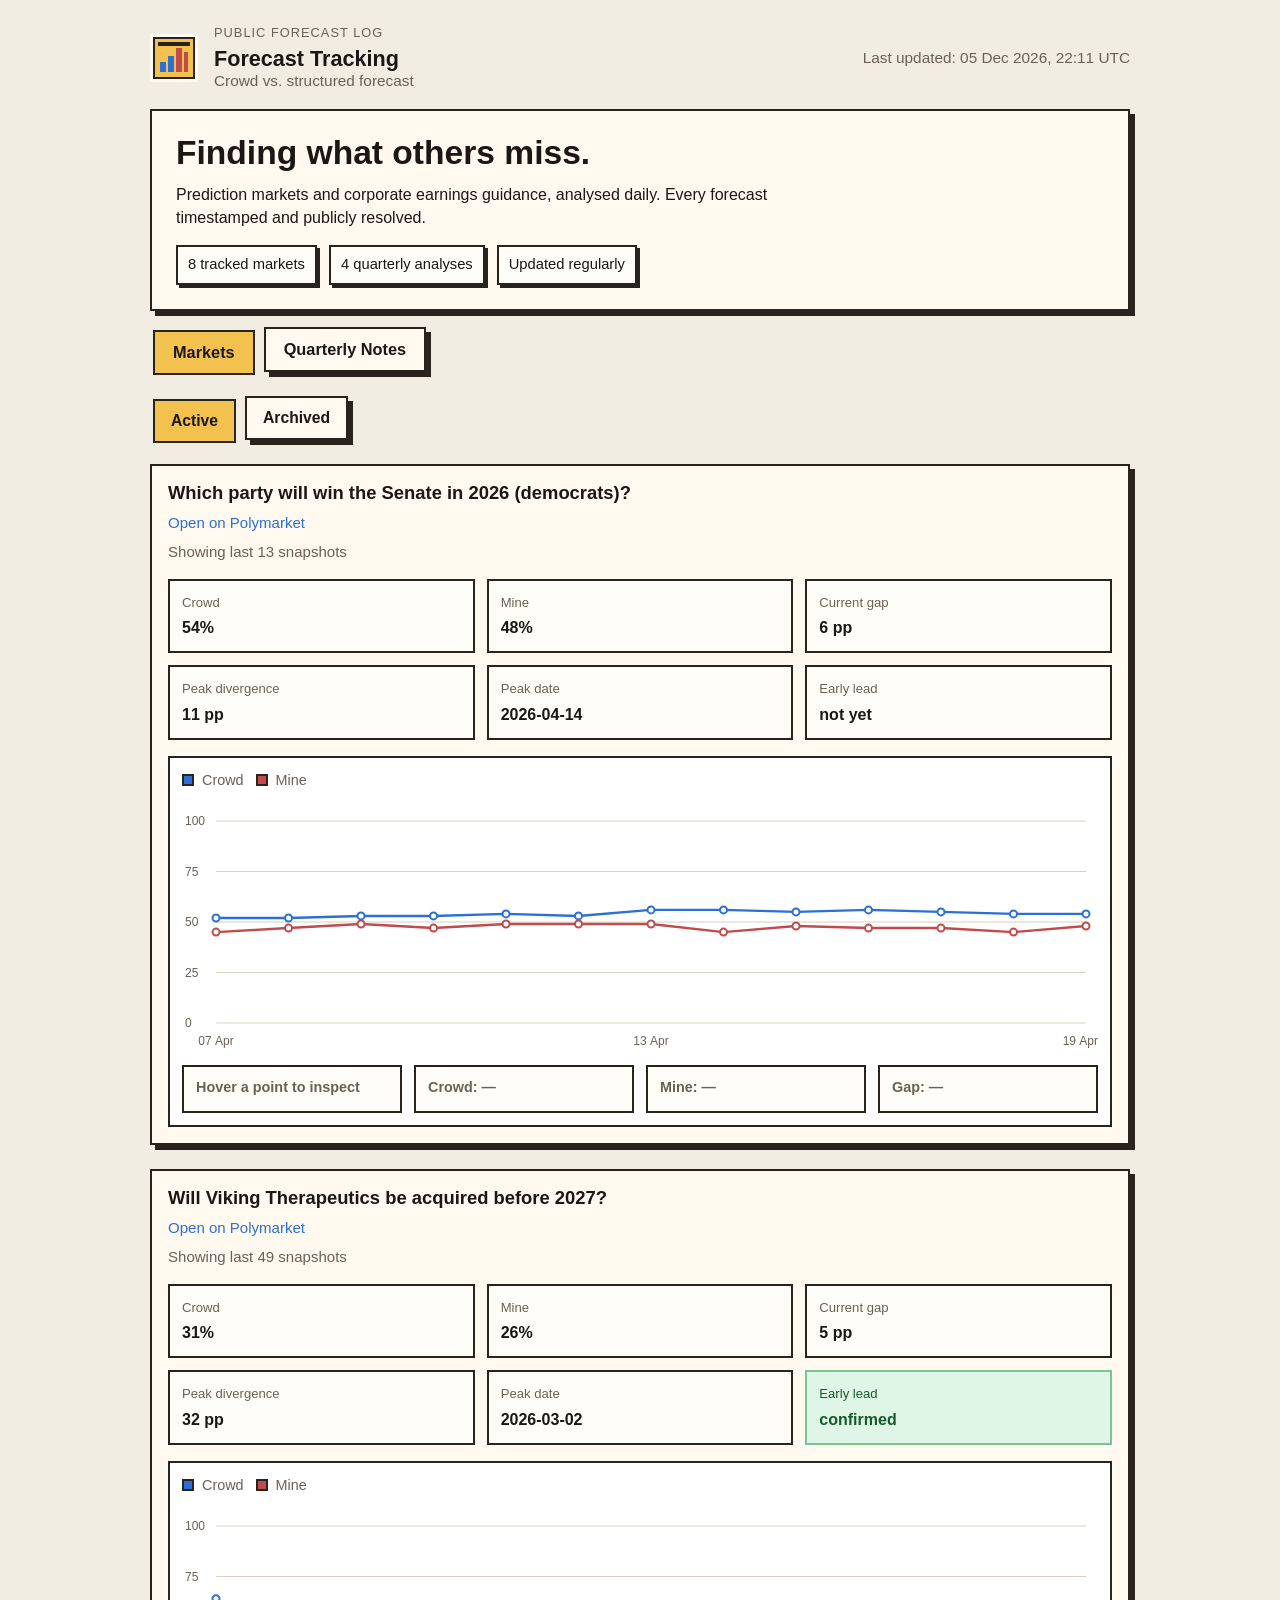
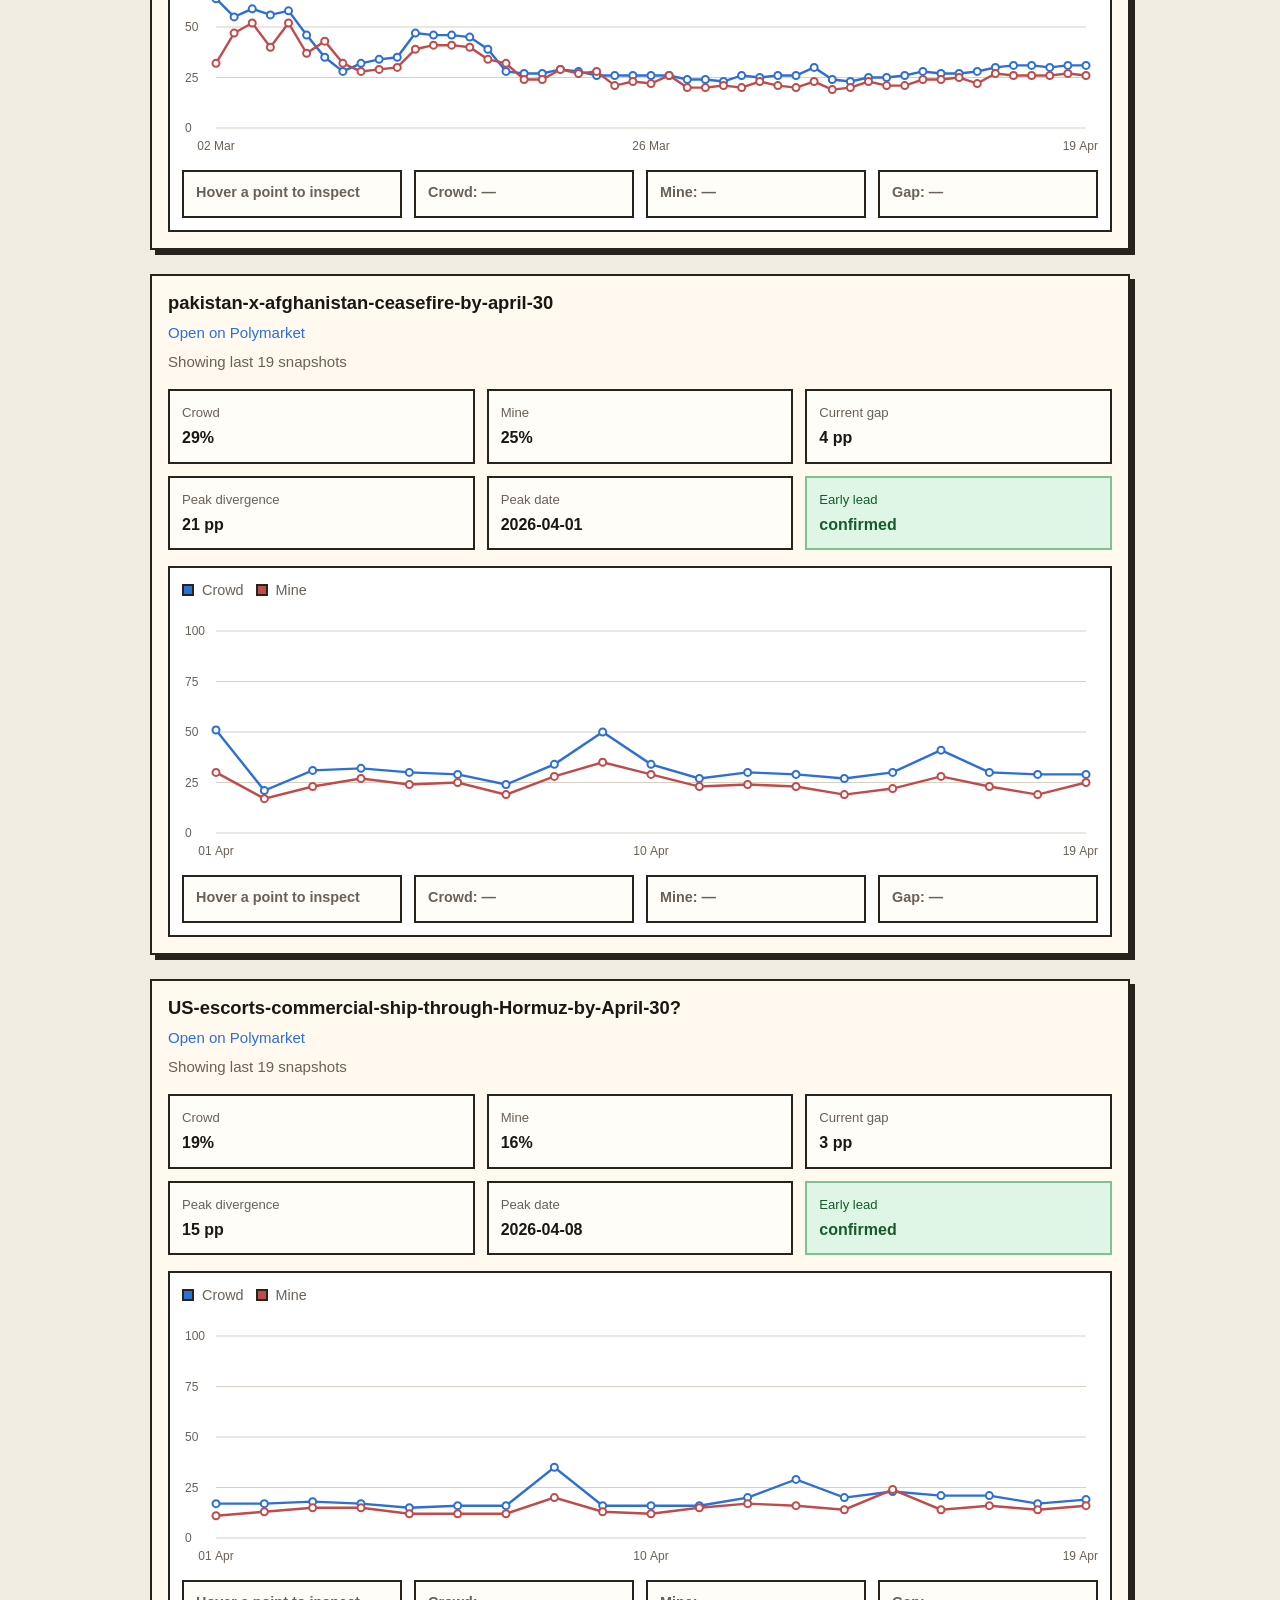
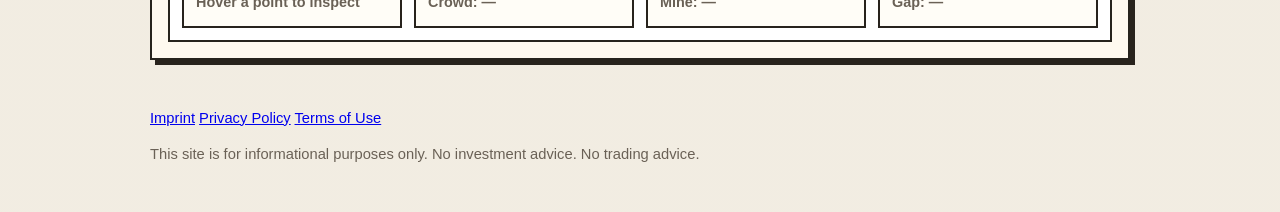
==== index.html @ c3f2ae9d "Add files via upload" ====
<!DOCTYPE html>
<html lang="en">
<head>
  <meta charset="UTF-8" />
  <meta name="viewport" content="width=device-width, initial-scale=1.0" />
  <meta name="description" content="Daily comparison of Polymarket crowd probabilities and structured forecast estimates." />
  <meta property="og:title" content="Predictomat – Forecast Tracking" />
  <meta property="og:description" content="Daily comparison of Polymarket crowd probabilities and structured forecast estimates." />
  <meta property="og:type" content="website" />
  <meta property="og:url" content="https://predictomat.com/" />
  <meta name="twitter:card" content="summary" />
  <meta name="twitter:title" content="Predictomat – Forecast Tracking" />
  <meta name="twitter:description" content="Daily comparison of Polymarket crowd probabilities and structured forecast estimates." />
  <link rel="icon" type="image/svg+xml" href="favicon.svg" />
  <title>Forecast Tracking</title>
  <link rel="stylesheet" href="styles.css" />
  <link rel="stylesheet" href="ir-check-styles.css" />
</head>
<body>
  <header class="site-header">
    <div class="brand">
      <img src="assets/logo-pixel.svg" alt="Forecast Tracking logo" class="logo" />
      <div>
        <p class="eyebrow">public forecast log</p>
        <h1 class="site-title">Forecast Tracking</h1>
        <p class="site-subtitle">Crowd vs. structured forecast</p>
      </div>
    </div>
    <div id="last-updated" class="last-updated">Last updated: —</div>
  </header>

  <main class="page">
    <section class="hero card">
      <h2>Finding what others miss.</h2>
      <p class="hero-copy">
        Prediction markets and corporate earnings guidance, analysed daily. Every forecast timestamped and publicly resolved.
      </p>
      <div class="hero-meta">
        <span id="market-count">— tracked markets</span>
        <span id="quarterly-count">— quarterly analyses</span>
        <span>Updated regularly</span>
      </div>
    </section>

    <nav class="section-nav" aria-label="Content sections">
      <button id="section-markets" class="section-nav-button is-active" type="button">Markets</button>
      <button id="section-quarterly" class="section-nav-button" type="button">Quarterly Notes</button>
    </nav>

    <div id="panel-markets">
      <section class="view-toggle" aria-label="Market status toggle">
        <button id="active-tab" class="toggle-button is-active" type="button">Active</button>
        <button id="archived-tab" class="toggle-button" type="button">Archived</button>
      </section>

      <section id="market-list" class="market-list" aria-live="polite"></section>
    </div>

    <div id="panel-quarterly" class="panel-hidden">
      <section class="view-toggle" aria-label="Quarterly status toggle">
        <button id="quarterly-pending-tab" class="toggle-button is-active" type="button">Pending</button>
        <button id="quarterly-resolved-tab" class="toggle-button" type="button">Resolved</button>
      </section>
      <section id="quarterly-list" class="quarterly-list" aria-live="polite"></section>
    </div>
  </main>

  <footer class="site-footer">
    <nav aria-label="Legal links">
      <a href="imprint.html">Imprint</a>
      <a href="privacy.html">Privacy Policy</a>
      <a href="terms.html">Terms of Use</a>
    </nav>
    <p>This site is for informational purposes only. No investment advice. No trading advice.</p>
  </footer>

  <script src="app.js"></script>
</body>
</html>
---- styles.css ----
:root {
  --bg: #efe9dd;
  --surface: #fff9ef;
  --surface-2: #fffdf7;
  --text: #1a1714;
  --muted: #6a6156;
  --border: #28231d;
  --grid: #d9d0c2;
  --accent-crowd: #2c6fd6;
  --accent-mine: #c14b4b;
  --accent-active: #f2c14e;
  --shadow: 5px 5px 0 var(--border);
  --radius: 0;
  --space-1: 8px;
  --space-2: 12px;
  --space-3: 16px;
  --space-4: 24px;
  --space-5: 32px;
  --max-width: 980px;
}

* {
  box-sizing: border-box;
}

html {
  scroll-behavior: smooth;
}

body {
  margin: 0;
  font-family: "Trebuchet MS", Arial, sans-serif;
  line-height: 1.45;
  color: var(--text);
  background:
    linear-gradient(0deg, rgba(255,255,255,0.16), rgba(255,255,255,0.16)),
    var(--bg);
}

img {
  max-width: 100%;
  display: block;
}

button,
a {
  -webkit-tap-highlight-color: transparent;
}

.card,
.market-card,
.empty-state {
  background: var(--surface);
  border: 2px solid var(--border);
  box-shadow: var(--shadow);
}

.site-header,
.hero,
.view-toggle,
.market-list,
.section-nav,
.quarterly-disclaimer,
.quarterly-list,
.site-footer {
  width: min(var(--max-width), calc(100% - 24px));
  margin-left: auto;
  margin-right: auto;
}

.site-header {
  padding-top: var(--space-4);
  padding-bottom: var(--space-3);
  display: flex;
  flex-direction: column;
  gap: var(--space-3);
}

.brand {
  display: flex;
  align-items: center;
  gap: var(--space-3);
}

.logo {
  width: 48px;
  height: 48px;
  flex: 0 0 auto;
  image-rendering: pixelated;
}

.eyebrow {
  margin: 0 0 4px;
  font-size: 0.8rem;
  color: var(--muted);
  text-transform: uppercase;
  letter-spacing: 0.08em;
}

.site-title {
  margin: 0;
  font-size: 1.35rem;
  line-height: 1.1;
}

.site-subtitle,
.last-updated {
  margin: 0;
  color: var(--muted);
  font-size: 0.96rem;
}

.page {
  padding-bottom: var(--space-5);
}

.hero {
  padding: var(--space-4);
  margin-bottom: var(--space-3);
}

.hero h2 {
  margin: 0 0 var(--space-2);
  font-size: clamp(1.55rem, 3vw, 2.1rem);
  line-height: 1.08;
}

.hero-copy {
  margin: 0 0 var(--space-3);
  max-width: 42rem;
  color: var(--text);
}

.hero-meta {
  display: flex;
  flex-wrap: wrap;
  gap: var(--space-2);
}

.hero-meta span {
  display: inline-flex;
  align-items: center;
  gap: 6px;
  padding: 7px 10px;
  border: 2px solid var(--border);
  background: var(--surface-2);
  font-size: 0.92rem;
  box-shadow: 3px 3px 0 var(--border);
}

.view-toggle {
  display: flex;
  gap: var(--space-2);
  margin-bottom: var(--space-4);
}

.toggle-button {
  appearance: none;
  border: 2px solid var(--border);
  background: var(--surface);
  color: var(--text);
  padding: 11px 16px;
  font-size: 0.98rem;
  font-weight: 700;
  cursor: pointer;
  box-shadow: var(--shadow);
}

.toggle-button.is-active {
  background: var(--accent-active);
  transform: translate(3px, 3px);
  box-shadow: none;
}

.market-list {
  display: flex;
  flex-direction: column;
  gap: var(--space-4);
}

.market-card {
  padding: var(--space-3);
}

.market-card-header {
  display: flex;
  flex-direction: column;
  gap: var(--space-1);
  margin-bottom: var(--space-3);
}

.market-card-header h3 {
  margin: 0;
  font-size: 1.15rem;
  line-height: 1.2;
}

.market-link,
.market-meta {
  font-size: 0.94rem;
}

.market-link {
  color: var(--accent-crowd);
  text-decoration: none;
  width: fit-content;
}

.market-link:hover,
.market-link:focus-visible {
  text-decoration: underline;
}

.market-meta {
  color: var(--muted);
}

.market-stats {
  display: grid;
  grid-template-columns: repeat(2, minmax(0, 1fr));
  gap: var(--space-2);
  margin-bottom: var(--space-3);
}

.stat {
  border: 2px solid var(--border);
  background: var(--surface-2);
  padding: var(--space-2);
}

.stat-label {
  display: block;
  color: var(--muted);
  font-size: 0.82rem;
  margin-bottom: 4px;
}

.stat-value {
  display: block;
  font-size: 1rem;
  font-weight: 700;
}

.stat-early-lead-confirmed {
  background: #dff6e6;
  border-color: #7bc491;
}

.stat-early-lead-confirmed .stat-label,
.stat-early-lead-confirmed .stat-value {
  color: #165b2b;
}

.chart-shell {
  border: 2px solid var(--border);
  background: #fff;
  padding: var(--space-2);
}

.chart-legend {
  display: flex;
  flex-wrap: wrap;
  gap: var(--space-2);
  align-items: center;
  margin-bottom: var(--space-2);
  color: var(--muted);
  font-size: 0.9rem;
}

.legend-item {
  display: inline-flex;
  align-items: center;
  gap: 8px;
}

.legend-swatch {
  width: 12px;
  height: 12px;
  border: 2px solid var(--border);
}

.legend-swatch.crowd {
  background: var(--accent-crowd);
}

.legend-swatch.mine {
  background: var(--accent-mine);
}

.chart-shell canvas {
  display: block;
  width: 100%;
  height: 250px;
}

.chart-inspector {
  margin-top: var(--space-2);
  display: grid;
  grid-template-columns: repeat(2, minmax(0, 1fr));
  gap: var(--space-2);
}

.inspector-item {
  display: block;
  border: 2px solid var(--border);
  background: var(--surface-2);
  padding: 10px 12px;
  font-size: 0.9rem;
  font-weight: 700;
  min-height: 48px;
}

.inspector-date {
  grid-column: 1 / -1;
}

.chart-inspector.is-idle .inspector-item {
  color: var(--muted);
  font-weight: 600;
}

.empty-state {
  padding: var(--space-4);
}

.empty-state h3 {
  margin-top: 0;
  margin-bottom: var(--space-1);
  font-size: 1.1rem;
}

.empty-state p {
  margin: 0;
  color: var(--muted);
}

/* ── Section navigation ── */

.section-nav {
  display: flex;
  gap: var(--space-2);
  margin-bottom: var(--space-4);
}

.section-nav-button {
  appearance: none;
  border: 2px solid var(--border);
  background: var(--surface);
  color: var(--text);
  padding: 11px 18px;
  font-size: 1.02rem;
  font-weight: 700;
  cursor: pointer;
  box-shadow: var(--shadow);
}

.section-nav-button.is-active {
  background: var(--accent-active);
  transform: translate(3px, 3px);
  box-shadow: none;
}

.panel-hidden {
  display: none;
}

/* ── Quarterly notes ── */

.quarterly-disclaimer {
  padding: var(--space-3);
  margin-bottom: var(--space-3);
  font-size: 0.92rem;
  color: var(--muted);
}

.quarterly-disclaimer p {
  margin: 0;
}

.quarterly-list {
  display: flex;
  flex-direction: column;
  gap: var(--space-4);
}

.quarterly-card {
  background: var(--surface);
  border: 2px solid var(--border);
  box-shadow: var(--shadow);
  padding: var(--space-3);
}

.quarterly-card-header {
  margin-bottom: var(--space-3);
}

.quarterly-card-header h3 {
  margin: 0 0 4px;
  font-size: 1.15rem;
  line-height: 1.2;
}

.quarterly-card-meta {
  color: var(--muted);
  font-size: 0.9rem;
}

.quarterly-summary {
  margin: 0 0 var(--space-3);
  line-height: 1.55;
}

.quarterly-watchpoints-label {
  display: block;
  font-weight: 700;
  font-size: 0.92rem;
  margin-bottom: var(--space-1);
}

.quarterly-watchpoints {
  margin: 0;
  padding-left: 20px;
}

.quarterly-watchpoints li {
  margin-bottom: var(--space-1);
  font-size: 0.96rem;
  line-height: 1.45;
}

.site-footer {
  padding-top: var(--space-3);
  padding-bottom: var(--space-5);
  color: var(--muted);
  font-size: 0.92rem;
}

@media (hover: hover) and (pointer: fine) {
  .chart-shell canvas {
    cursor: crosshair;
  }
}

@media (min-width: 720px) {
  .site-header {
    flex-direction: row;
    justify-content: space-between;
    align-items: center;
  }

  .market-stats {
    grid-template-columns: repeat(3, minmax(0, 1fr));
  }

  .chart-inspector {
    grid-template-columns: repeat(4, minmax(0, 1fr));
  }

  .inspector-date {
    grid-column: auto;
  }
}
---- ir-check-styles.css ----
/* === IR Check Cards === */
/* Extends styles.css — uses the same design tokens */

.ir-check-card {
  padding: var(--space-3);
}

.ir-header-row {
  display: flex;
  justify-content: space-between;
  align-items: flex-start;
  margin-bottom: 4px;
  gap: var(--space-2);
}

.ir-header-row h3 {
  margin: 0;
  font-size: 1.15rem;
  line-height: 1.2;
}

.ir-header-right {
  display: flex;
  align-items: center;
  gap: var(--space-1);
  flex-shrink: 0;
}

.ir-quarter-tag {
  font-size: 0.82rem;
  color: var(--muted);
}

.ir-status-badge {
  font-size: 0.72rem;
  font-weight: 700;
  padding: 3px 8px;
  border: 2px solid var(--border);
  text-transform: uppercase;
  letter-spacing: 0.04em;
}

.ir-status-resolved {
  background: #dff6e6;
  color: #165b2b;
}

.ir-status-pending {
  background: var(--accent-active);
  color: var(--text);
}

.ir-meta {
  font-size: 0.78rem;
  color: var(--muted);
  margin-bottom: var(--space-3);
}

/* ── Verdict row ── */

.ir-verdict-row {
  display: flex;
  align-items: center;
  gap: var(--space-3);
  margin-bottom: var(--space-3);
  padding-bottom: var(--space-3);
  border-bottom: 2px solid var(--border);
}

.ir-verdict-icon {
  width: 42px;
  height: 42px;
  border: 2px solid var(--border);
  display: flex;
  align-items: center;
  justify-content: center;
  font-size: 1rem;
  font-weight: 700;
  flex-shrink: 0;
}

.verdict-noise {
  background: var(--surface-2);
  color: var(--muted);
}

.verdict-hit {
  background: #dff6e6;
  color: #165b2b;
}

.verdict-miss {
  background: #fce8e8;
  color: #7a1f1f;
}

.verdict-pending {
  background: var(--accent-active);
  color: var(--text);
}

.ir-verdict-text {
  flex: 1;
  min-width: 0;
}

.ir-verdict-headline {
  font-size: 1rem;
  font-weight: 700;
  color: var(--text);
  line-height: 1.2;
}

.ir-verdict-explain {
  font-size: 0.86rem;
  color: var(--muted);
  margin-top: 4px;
  line-height: 1.45;
}

/* ── Metrics grid ── */

.ir-metrics {
  display: grid;
  grid-template-columns: repeat(3, 1fr);
  gap: var(--space-2);
  margin-bottom: var(--space-3);
}

.ir-metric {
  border: 2px solid var(--border);
  background: var(--surface-2);
  padding: var(--space-2);
}

.ir-metric-label {
  display: block;
  font-size: 0.78rem;
  color: var(--muted);
  margin-bottom: 4px;
}

.ir-metric-value {
  display: block;
  font-size: 1.08rem;
  font-weight: 700;
  color: var(--text);
}

.ir-metric-sub {
  display: block;
  font-size: 0.72rem;
  color: var(--muted);
  margin-top: 2px;
}

/* ── Collapsible details ── */

.ir-details-toggle {
  font-size: 0.86rem;
  font-weight: 700;
  color: var(--muted);
  cursor: pointer;
  user-select: none;
  display: flex;
  align-items: center;
  gap: 6px;
  padding: var(--space-1) 0;
}

.ir-details-toggle:hover {
  color: var(--text);
}

.ir-chevron {
  transition: transform 0.15s;
  display: inline-block;
  font-size: 0.68rem;
}

.ir-chevron-open {
  transform: rotate(90deg);
}

.ir-details-body {
  display: none;
  padding-top: var(--space-2);
}

.ir-details-open {
  display: block;
}

/* ── Assumption cards ── */

.ir-assumptions {
  display: grid;
  grid-template-columns: repeat(3, 1fr);
  gap: var(--space-2);
}

.ir-a-card {
  border: 2px solid var(--border);
  background: var(--surface-2);
  padding: var(--space-2);
}

.ir-a-id {
  font-size: 0.68rem;
  color: var(--muted);
  margin-bottom: 3px;
  font-weight: 700;
  text-transform: uppercase;
  letter-spacing: 0.03em;
}

.ir-a-name {
  font-size: 0.82rem;
  font-weight: 700;
  color: var(--text);
  margin-bottom: var(--space-1);
  line-height: 1.25;
}

.ir-a-test {
  font-size: 0.76rem;
  color: var(--muted);
  margin-bottom: var(--space-1);
  line-height: 1.3;
}

.ir-a-result {
  display: flex;
  align-items: center;
  gap: 5px;
  font-size: 0.76rem;
  font-weight: 700;
}

.ir-a-correct {
  color: #165b2b;
}

.ir-a-incorrect {
  color: #7a1f1f;
}

.ir-a-mismatch {
  color: #7a1f1f;
}

.ir-a-aligned {
  color: #165b2b;
}

.ir-a-dot {
  width: 7px;
  height: 7px;
  flex-shrink: 0;
  border: 1.5px solid var(--border);
}

.ir-a-dot-ok {
  background: #7bc491;
}

.ir-a-dot-bad {
  background: #e4a0a0;
}

.ir-a-actual {
  font-size: 0.72rem;
  color: var(--muted);
  margin-top: 4px;
  line-height: 1.3;
}

/* ── Score row ── */

.ir-score-row {
  display: flex;
  gap: var(--space-3);
  align-items: center;
  justify-content: center;
  padding: var(--space-2) 0 0;
  border-top: 2px solid var(--border);
  margin-top: var(--space-2);
}

.ir-score-item {
  font-size: 0.82rem;
  font-weight: 700;
  color: var(--text);
  display: flex;
  align-items: center;
  gap: 5px;
}

.ir-score-dim {
  font-weight: 600;
  color: var(--muted);
}

/* ── Responsive ── */

@media (max-width: 600px) {
  .ir-metrics {
    grid-template-columns: 1fr;
  }

  .ir-assumptions {
    grid-template-columns: 1fr;
  }

  .ir-header-row {
    flex-direction: column;
    gap: 4px;
  }

  .ir-header-right {
    align-self: flex-start;
  }

  .ir-score-row {
    flex-direction: column;
    gap: 6px;
    align-items: flex-start;
  }
}
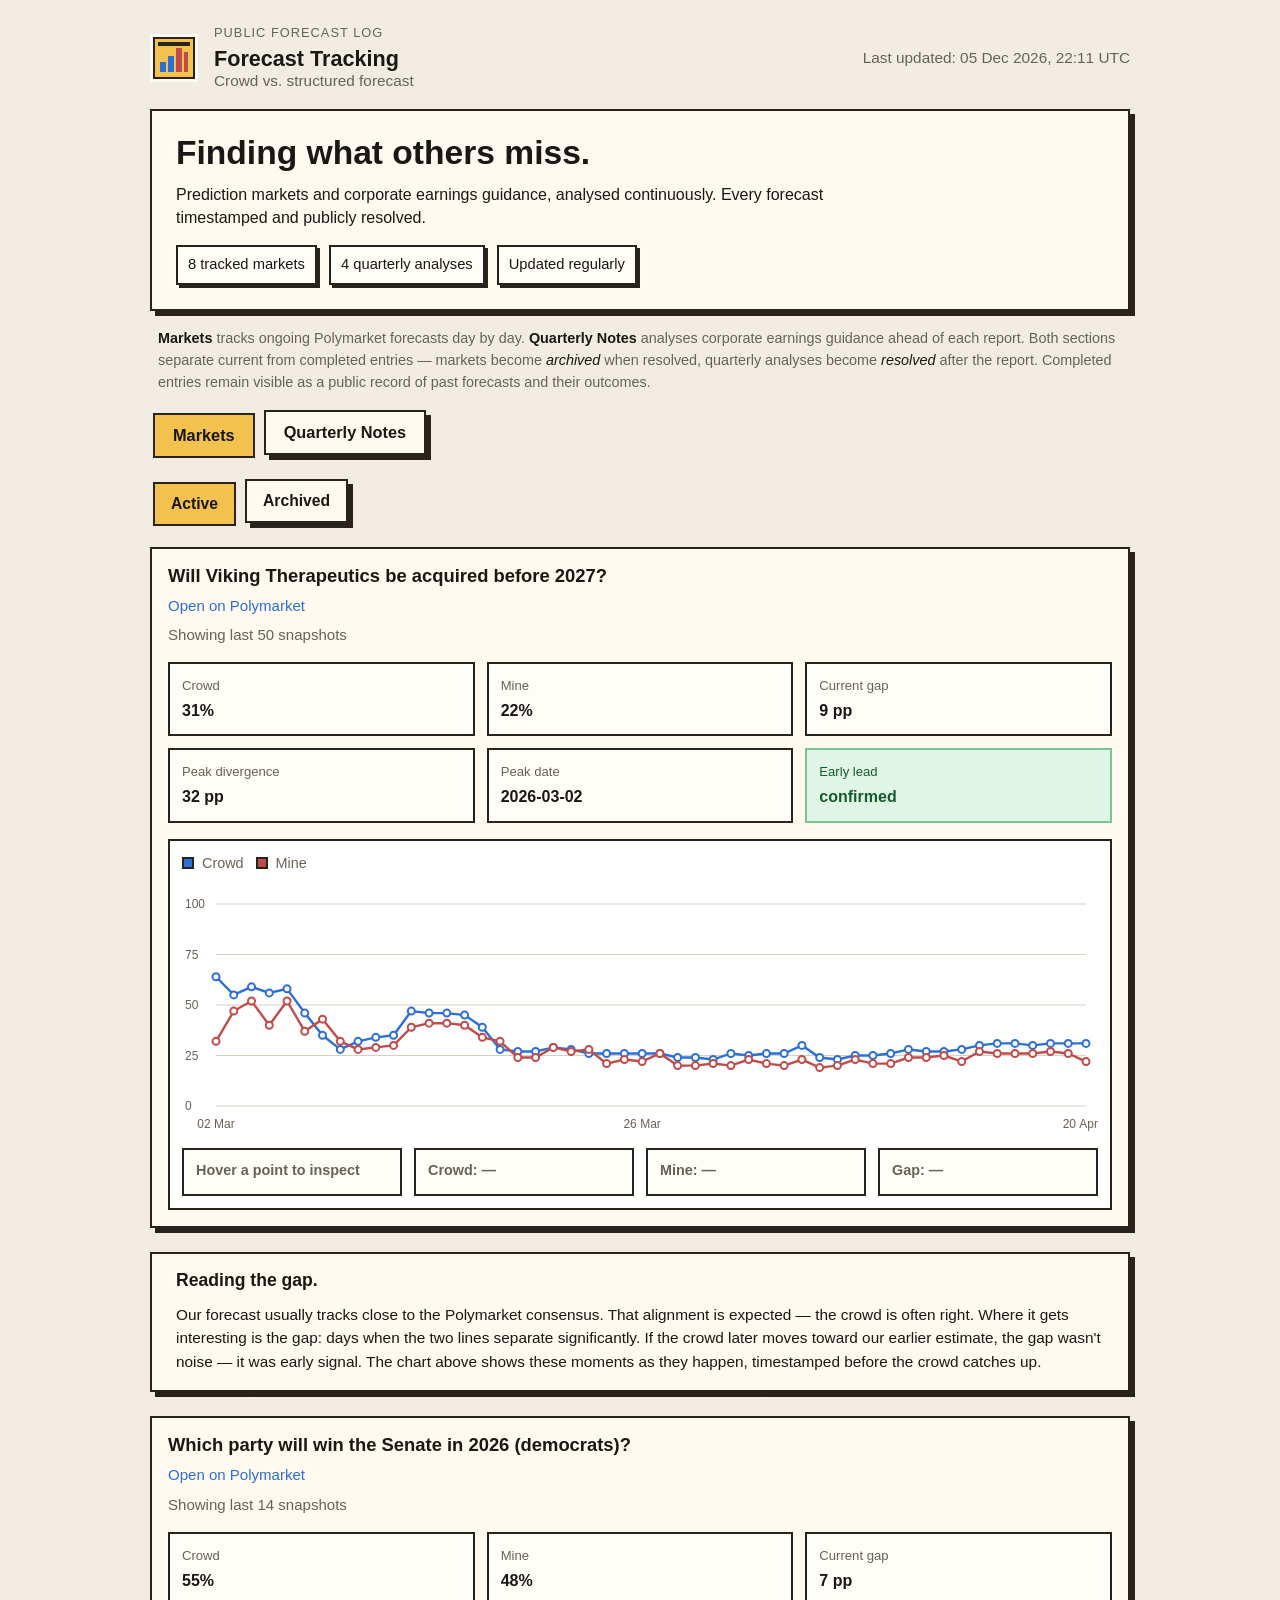
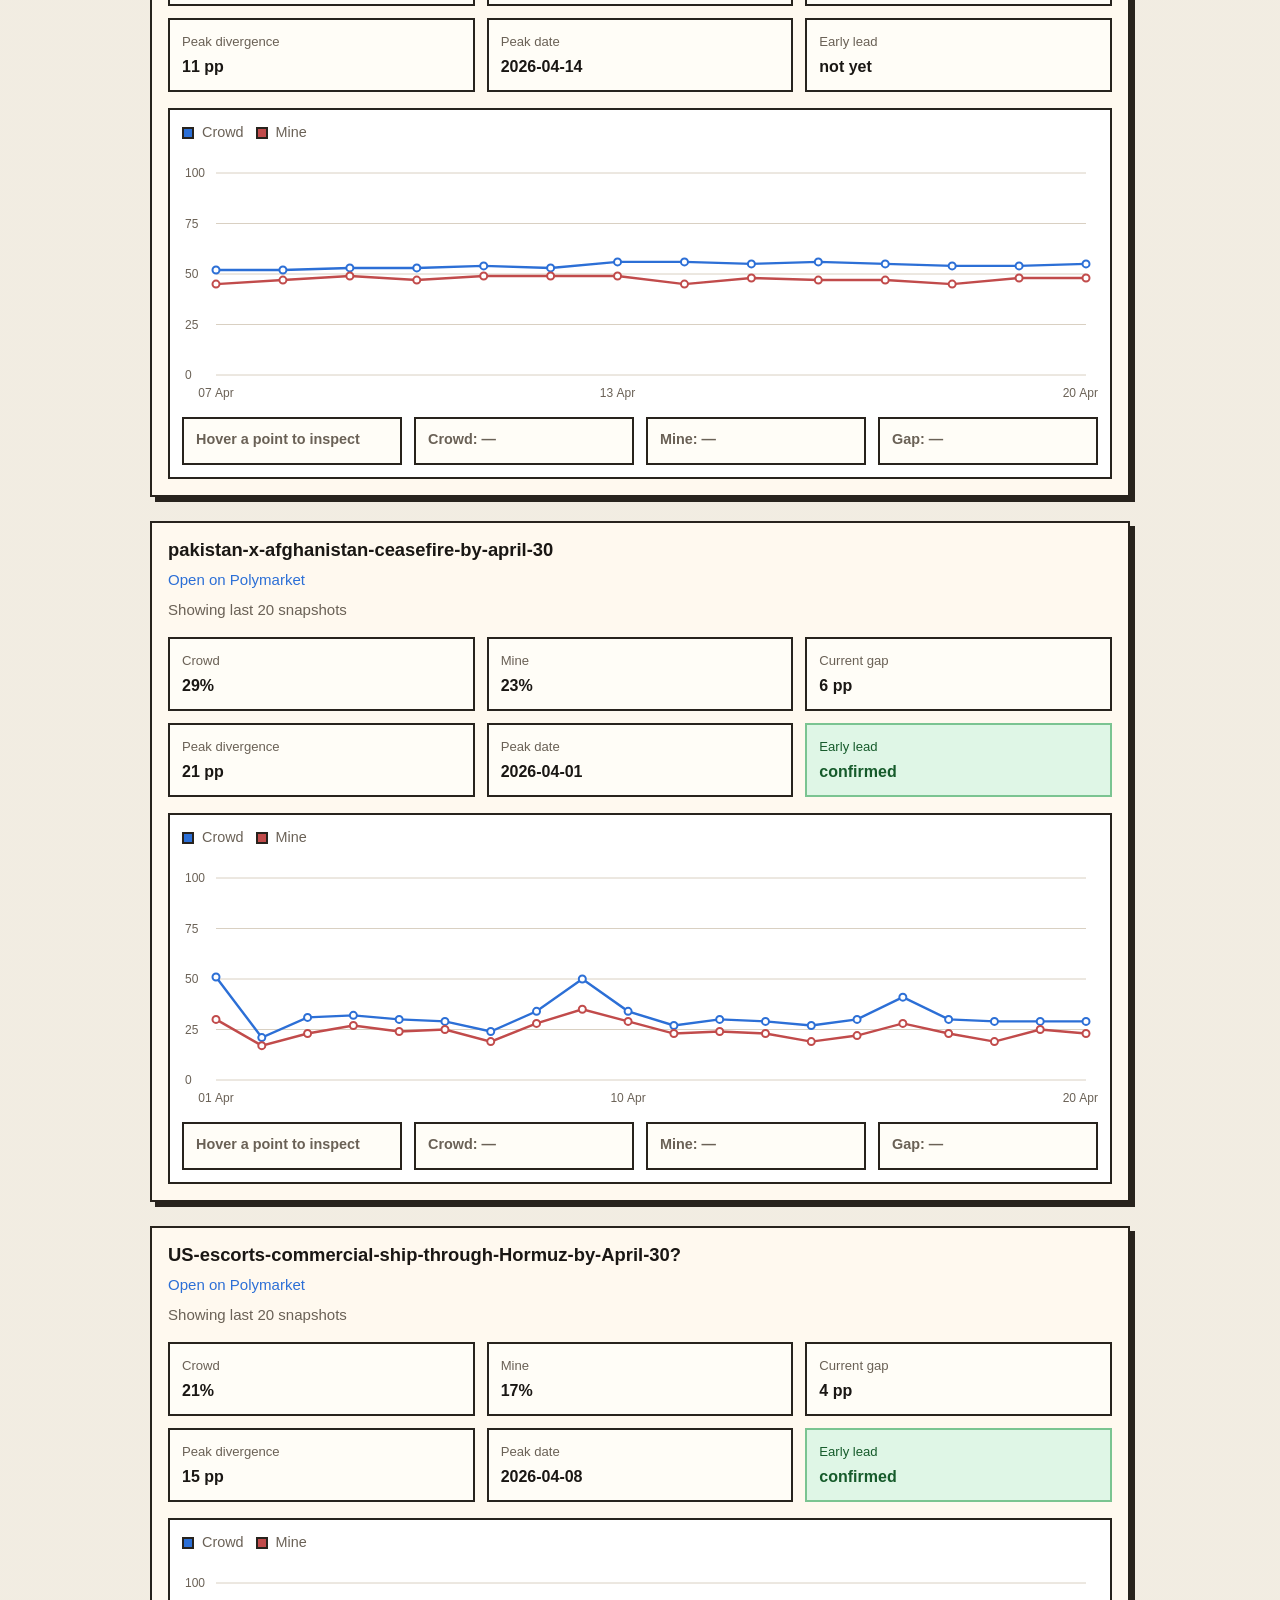
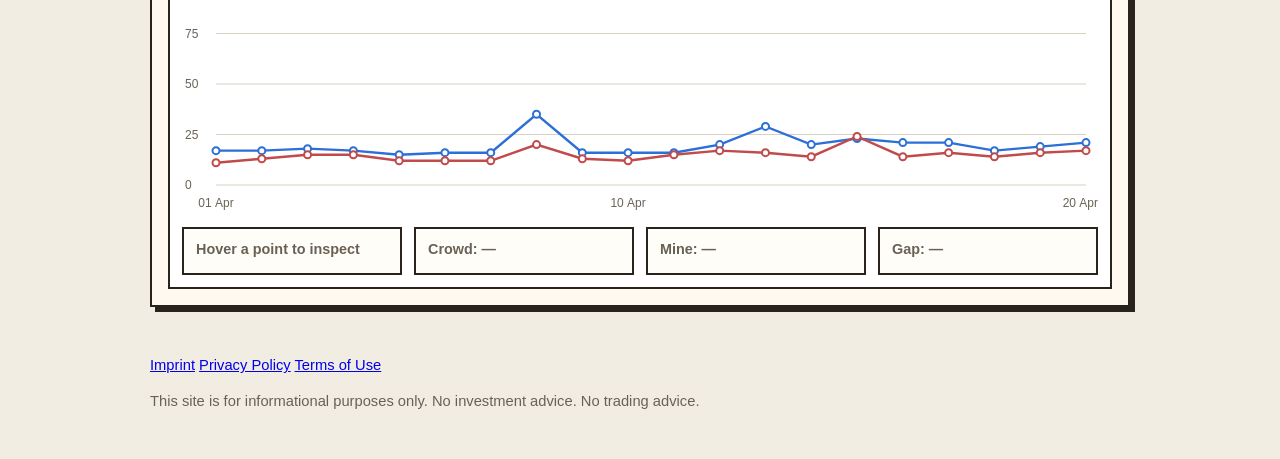
==== commit d310c066: "Add files via upload" ====
--- a/index.html
+++ b/index.html
@@ -33,13 +33,17 @@
     <section class="hero card">
       <h2>Finding what others miss.</h2>
       <p class="hero-copy">
-        Prediction markets and corporate earnings guidance, analysed daily. Every forecast timestamped and publicly resolved.
+        Prediction markets and corporate earnings guidance, analysed continuously. Every forecast timestamped and publicly resolved.
       </p>
       <div class="hero-meta">
         <span id="market-count">— tracked markets</span>
         <span id="quarterly-count">— quarterly analyses</span>
         <span>Updated regularly</span>
       </div>
+    </section>
+
+    <section class="section-intro" aria-label="Section overview">
+      <p><strong>Markets</strong> tracks ongoing Polymarket forecasts day by day. <strong>Quarterly Notes</strong> analyses corporate earnings guidance ahead of each report. Both sections separate current from completed entries — markets become <em>archived</em> when resolved, quarterly analyses become <em>resolved</em> after the report. Completed entries remain visible as a public record of past forecasts and their outcomes.</p>
     </section>
 
     <nav class="section-nav" aria-label="Content sections">
--- a/ir-check-styles.css
+++ b/ir-check-styles.css
@@ -301,6 +301,50 @@
   color: var(--muted);
 }
 
+/* ── Gap explainer block (between Polymarket charts) ── */
+
+.gap-explainer {
+  padding: var(--space-3) var(--space-4);
+}
+
+.gap-explainer h3 {
+  margin: 0 0 var(--space-2);
+  font-size: 1.1rem;
+  line-height: 1.2;
+}
+
+.gap-explainer p {
+  margin: 0;
+  color: var(--text);
+  line-height: 1.55;
+  font-size: 0.96rem;
+}
+
+/* ── Section intro block (above section navigation) ── */
+
+.section-intro {
+  width: min(var(--max-width), calc(100% - 24px));
+  margin: 0 auto var(--space-3);
+  padding: 0 var(--space-1);
+}
+
+.section-intro p {
+  margin: 0;
+  color: var(--muted);
+  font-size: 0.9rem;
+  line-height: 1.55;
+}
+
+.section-intro strong {
+  color: var(--text);
+  font-weight: 700;
+}
+
+.section-intro em {
+  font-style: italic;
+  color: var(--text);
+}
+
 /* ── Responsive ── */
 
 @media (max-width: 600px) {
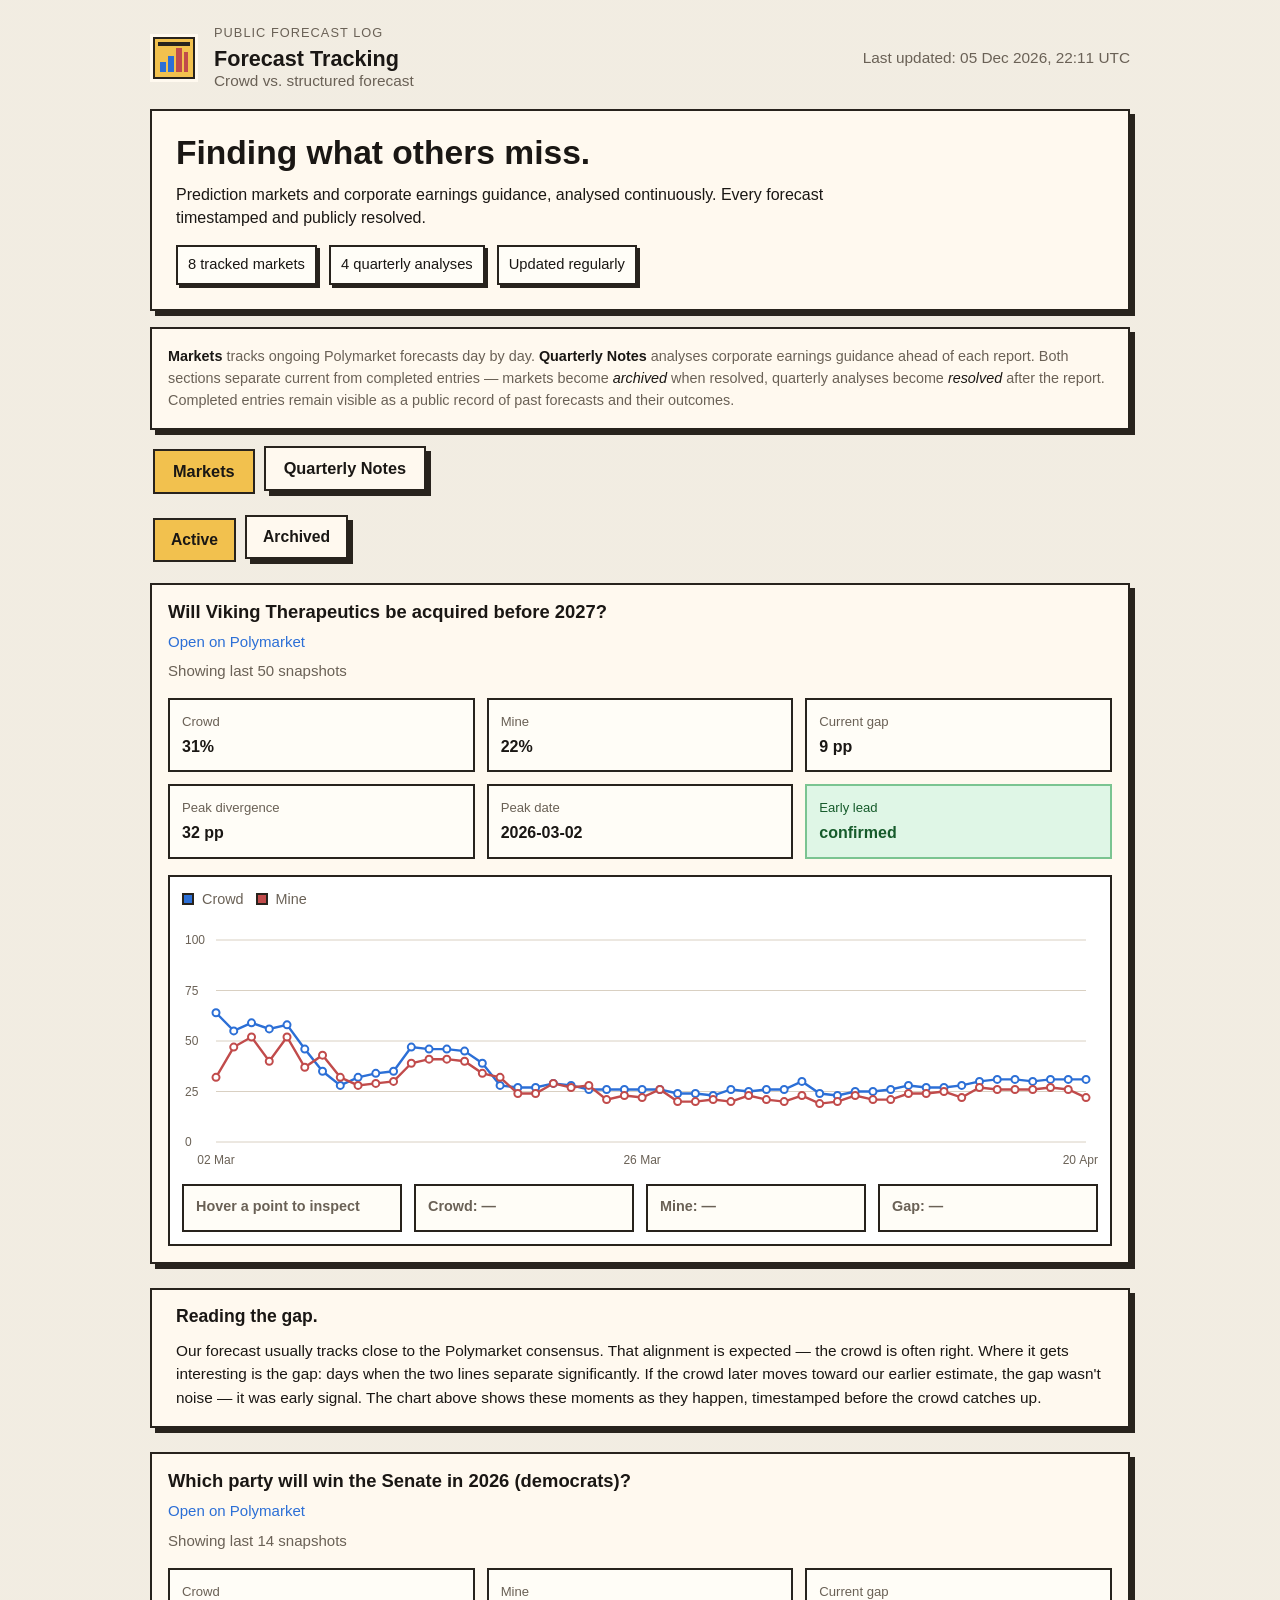
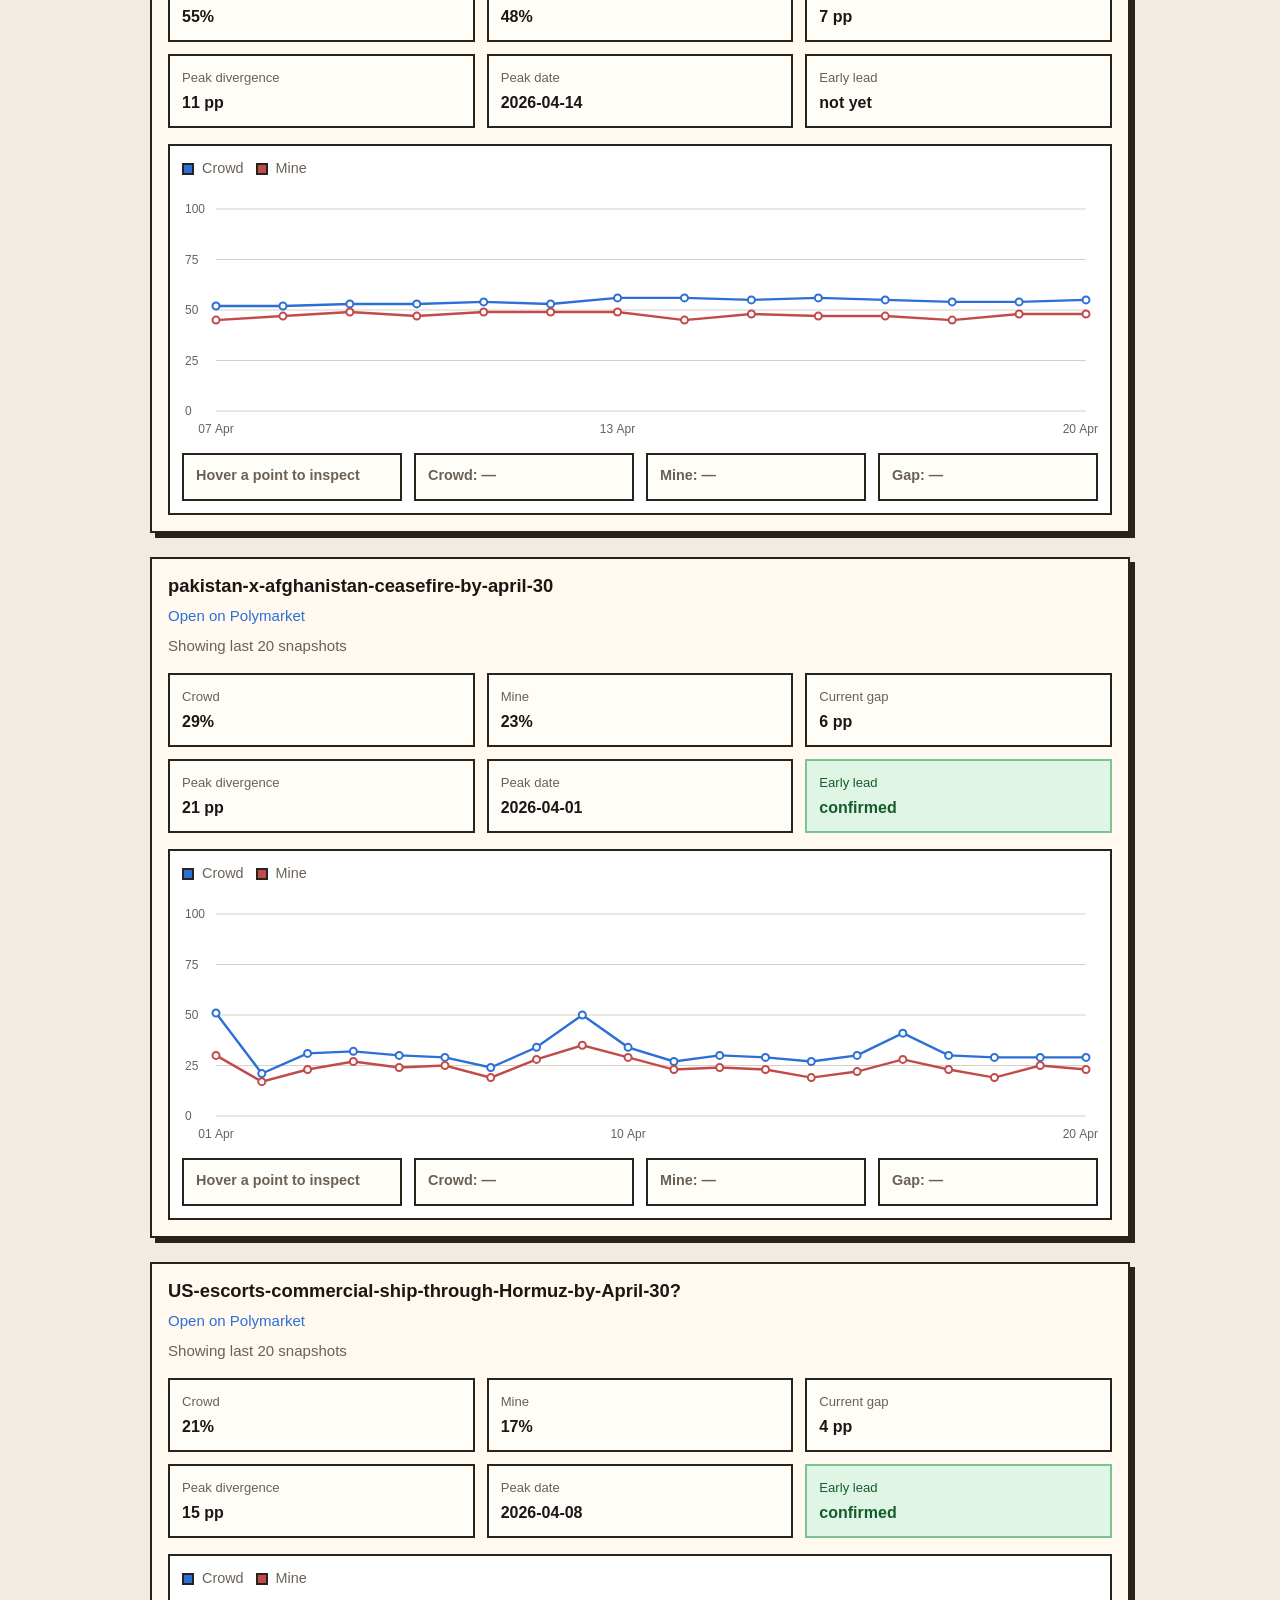
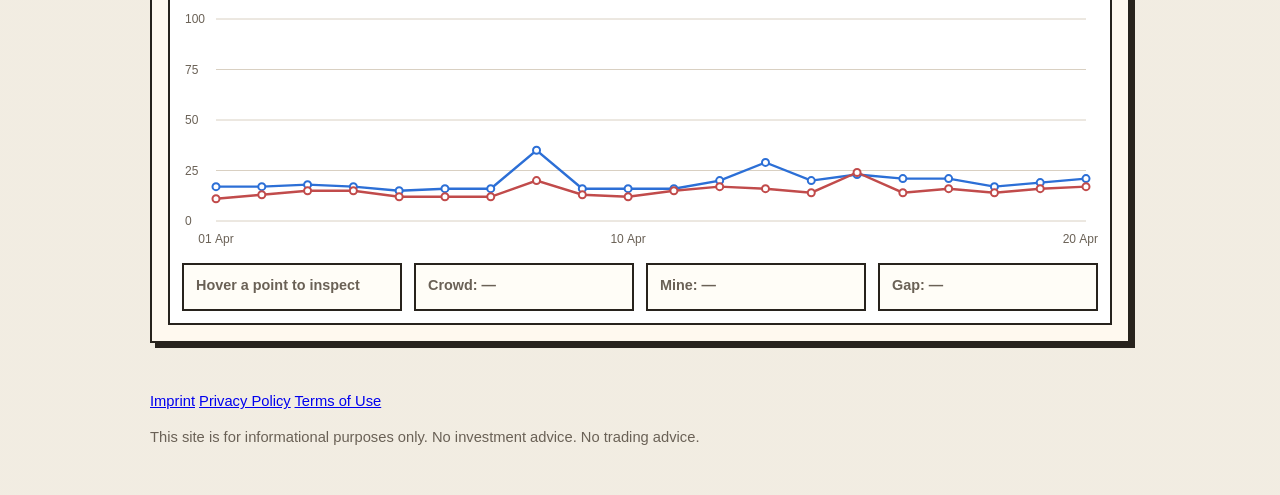
==== commit 3a52750d: "Add files via upload" ====
--- a/index.html
+++ b/index.html
@@ -42,7 +42,7 @@
       </div>
     </section>
 
-    <section class="section-intro" aria-label="Section overview">
+    <section class="section-intro card" aria-label="Section overview">
       <p><strong>Markets</strong> tracks ongoing Polymarket forecasts day by day. <strong>Quarterly Notes</strong> analyses corporate earnings guidance ahead of each report. Both sections separate current from completed entries — markets become <em>archived</em> when resolved, quarterly analyses become <em>resolved</em> after the report. Completed entries remain visible as a public record of past forecasts and their outcomes.</p>
     </section>
 
--- a/ir-check-styles.css
+++ b/ir-check-styles.css
@@ -324,8 +324,10 @@
 
 .section-intro {
   width: min(var(--max-width), calc(100% - 24px));
-  margin: 0 auto var(--space-3);
-  padding: 0 var(--space-1);
+  margin-left: auto;
+  margin-right: auto;
+  margin-bottom: var(--space-3);
+  padding: var(--space-3);
 }
 
 .section-intro p {
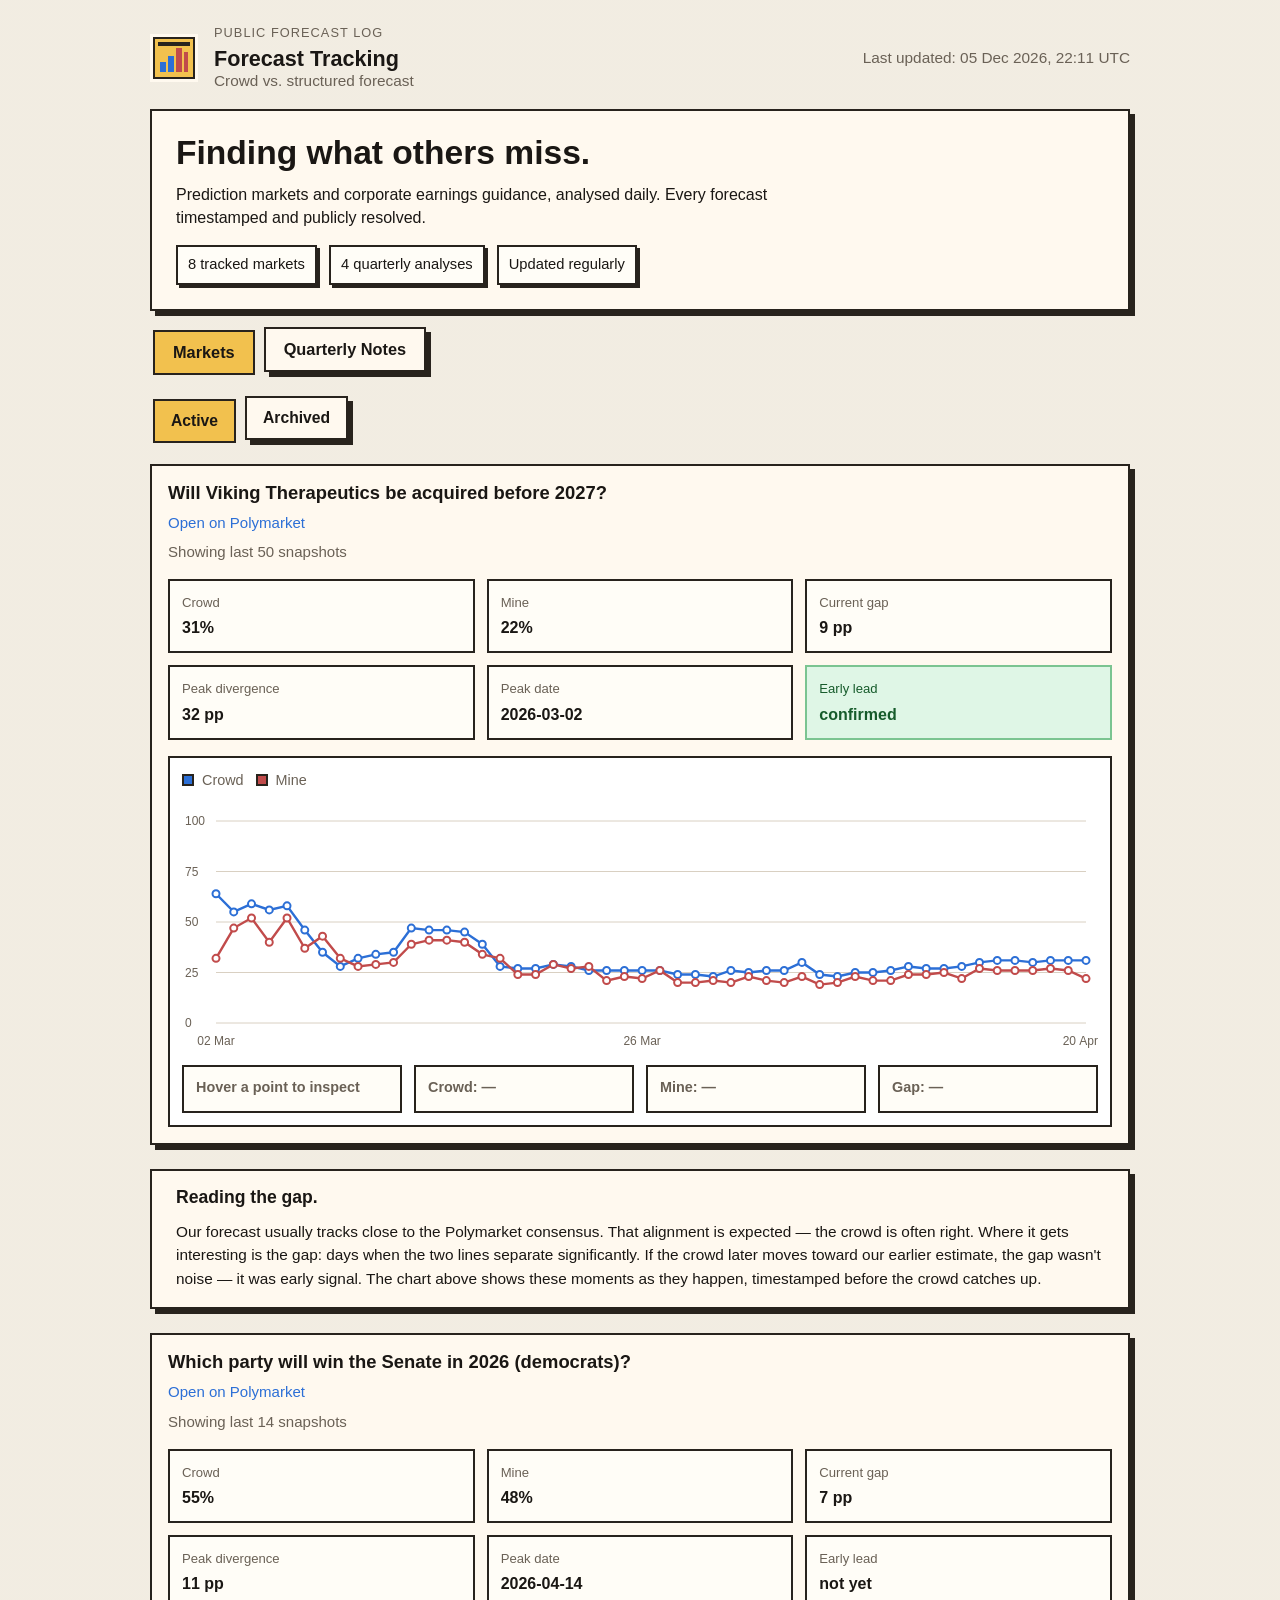
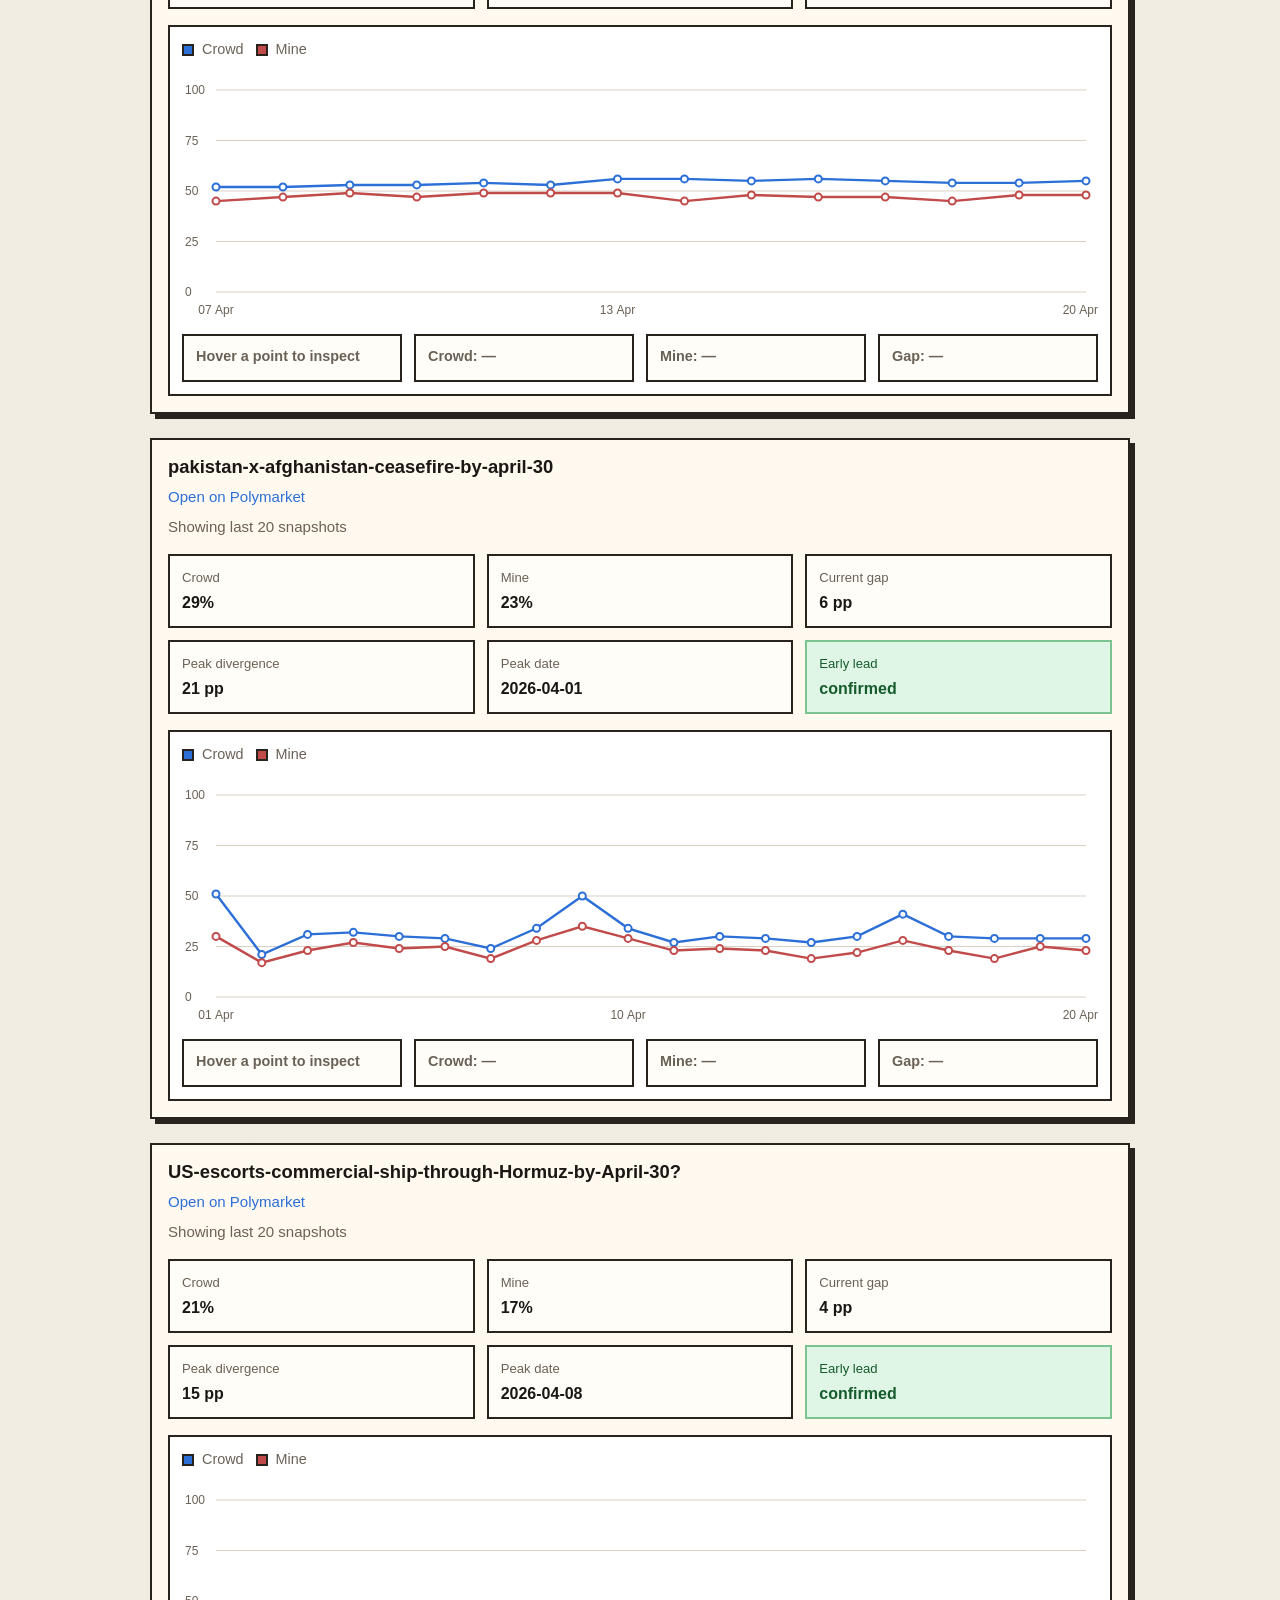
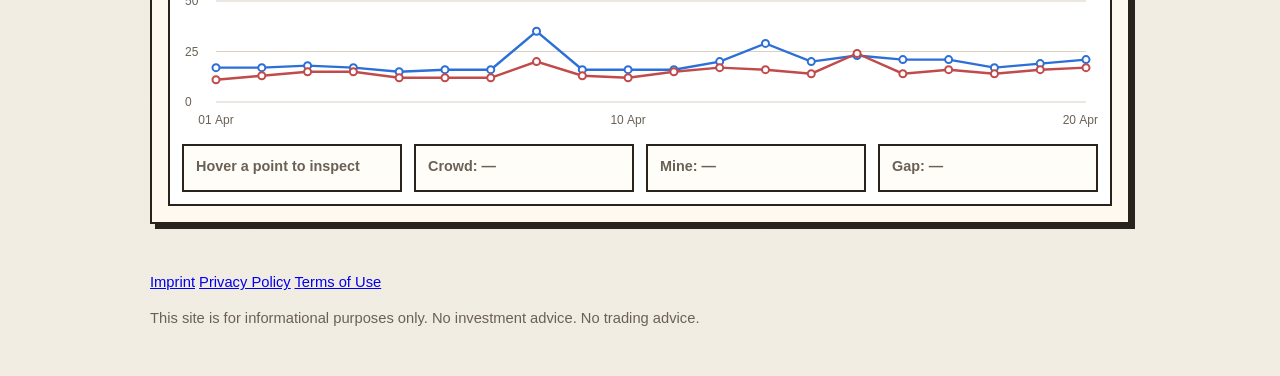
==== commit e75cb677: "Add files via upload" ====
--- a/index.html
+++ b/index.html
@@ -33,17 +33,13 @@
     <section class="hero card">
       <h2>Finding what others miss.</h2>
       <p class="hero-copy">
-        Prediction markets and corporate earnings guidance, analysed continuously. Every forecast timestamped and publicly resolved.
+        Prediction markets and corporate earnings guidance, analysed daily. Every forecast timestamped and publicly resolved.
       </p>
       <div class="hero-meta">
         <span id="market-count">— tracked markets</span>
         <span id="quarterly-count">— quarterly analyses</span>
         <span>Updated regularly</span>
       </div>
-    </section>
-
-    <section class="section-intro card" aria-label="Section overview">
-      <p><strong>Markets</strong> tracks ongoing Polymarket forecasts day by day. <strong>Quarterly Notes</strong> analyses corporate earnings guidance ahead of each report. Both sections separate current from completed entries — markets become <em>archived</em> when resolved, quarterly analyses become <em>resolved</em> after the report. Completed entries remain visible as a public record of past forecasts and their outcomes.</p>
     </section>
 
     <nav class="section-nav" aria-label="Content sections">
--- a/ir-check-styles.css
+++ b/ir-check-styles.css
@@ -320,33 +320,6 @@
   font-size: 0.96rem;
 }
 
-/* ── Section intro block (above section navigation) ── */
-
-.section-intro {
-  width: min(var(--max-width), calc(100% - 24px));
-  margin-left: auto;
-  margin-right: auto;
-  margin-bottom: var(--space-3);
-  padding: var(--space-3);
-}
-
-.section-intro p {
-  margin: 0;
-  color: var(--muted);
-  font-size: 0.9rem;
-  line-height: 1.55;
-}
-
-.section-intro strong {
-  color: var(--text);
-  font-weight: 700;
-}
-
-.section-intro em {
-  font-style: italic;
-  color: var(--text);
-}
-
 /* ── Responsive ── */
 
 @media (max-width: 600px) {
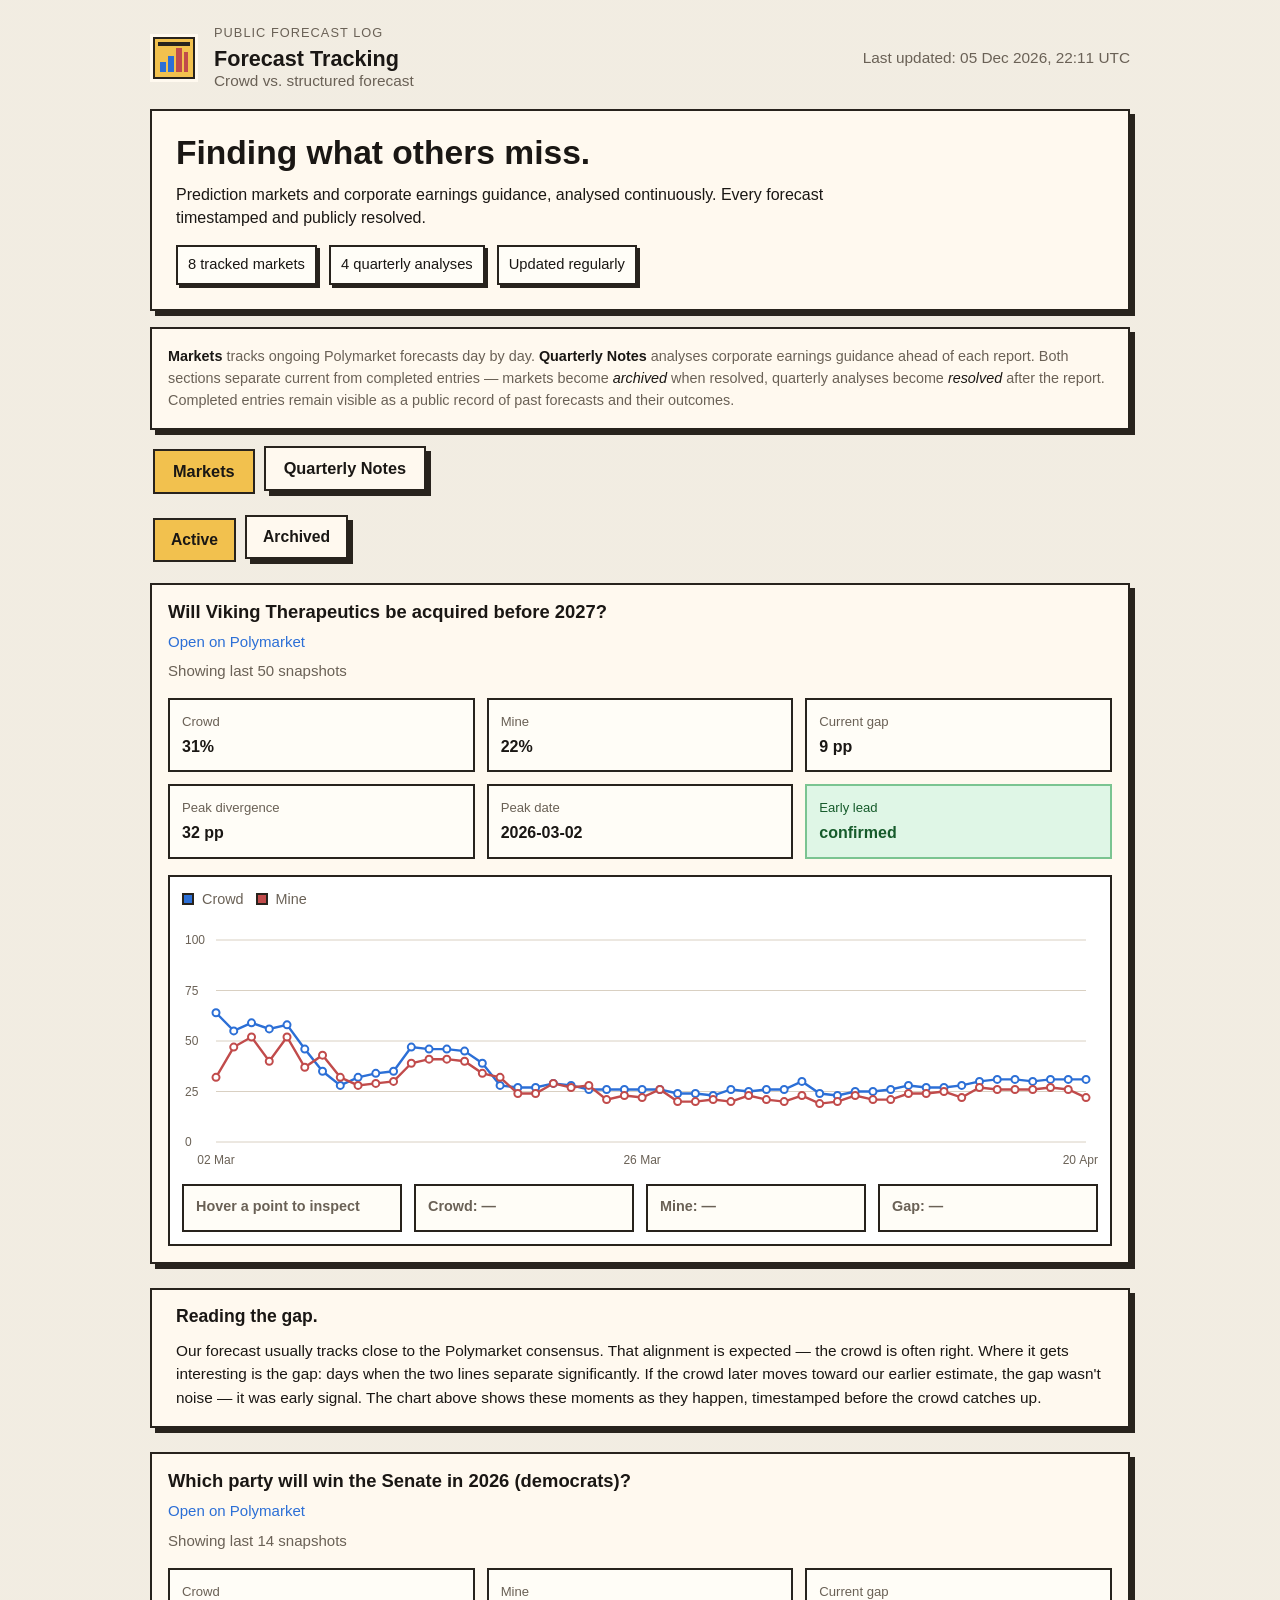
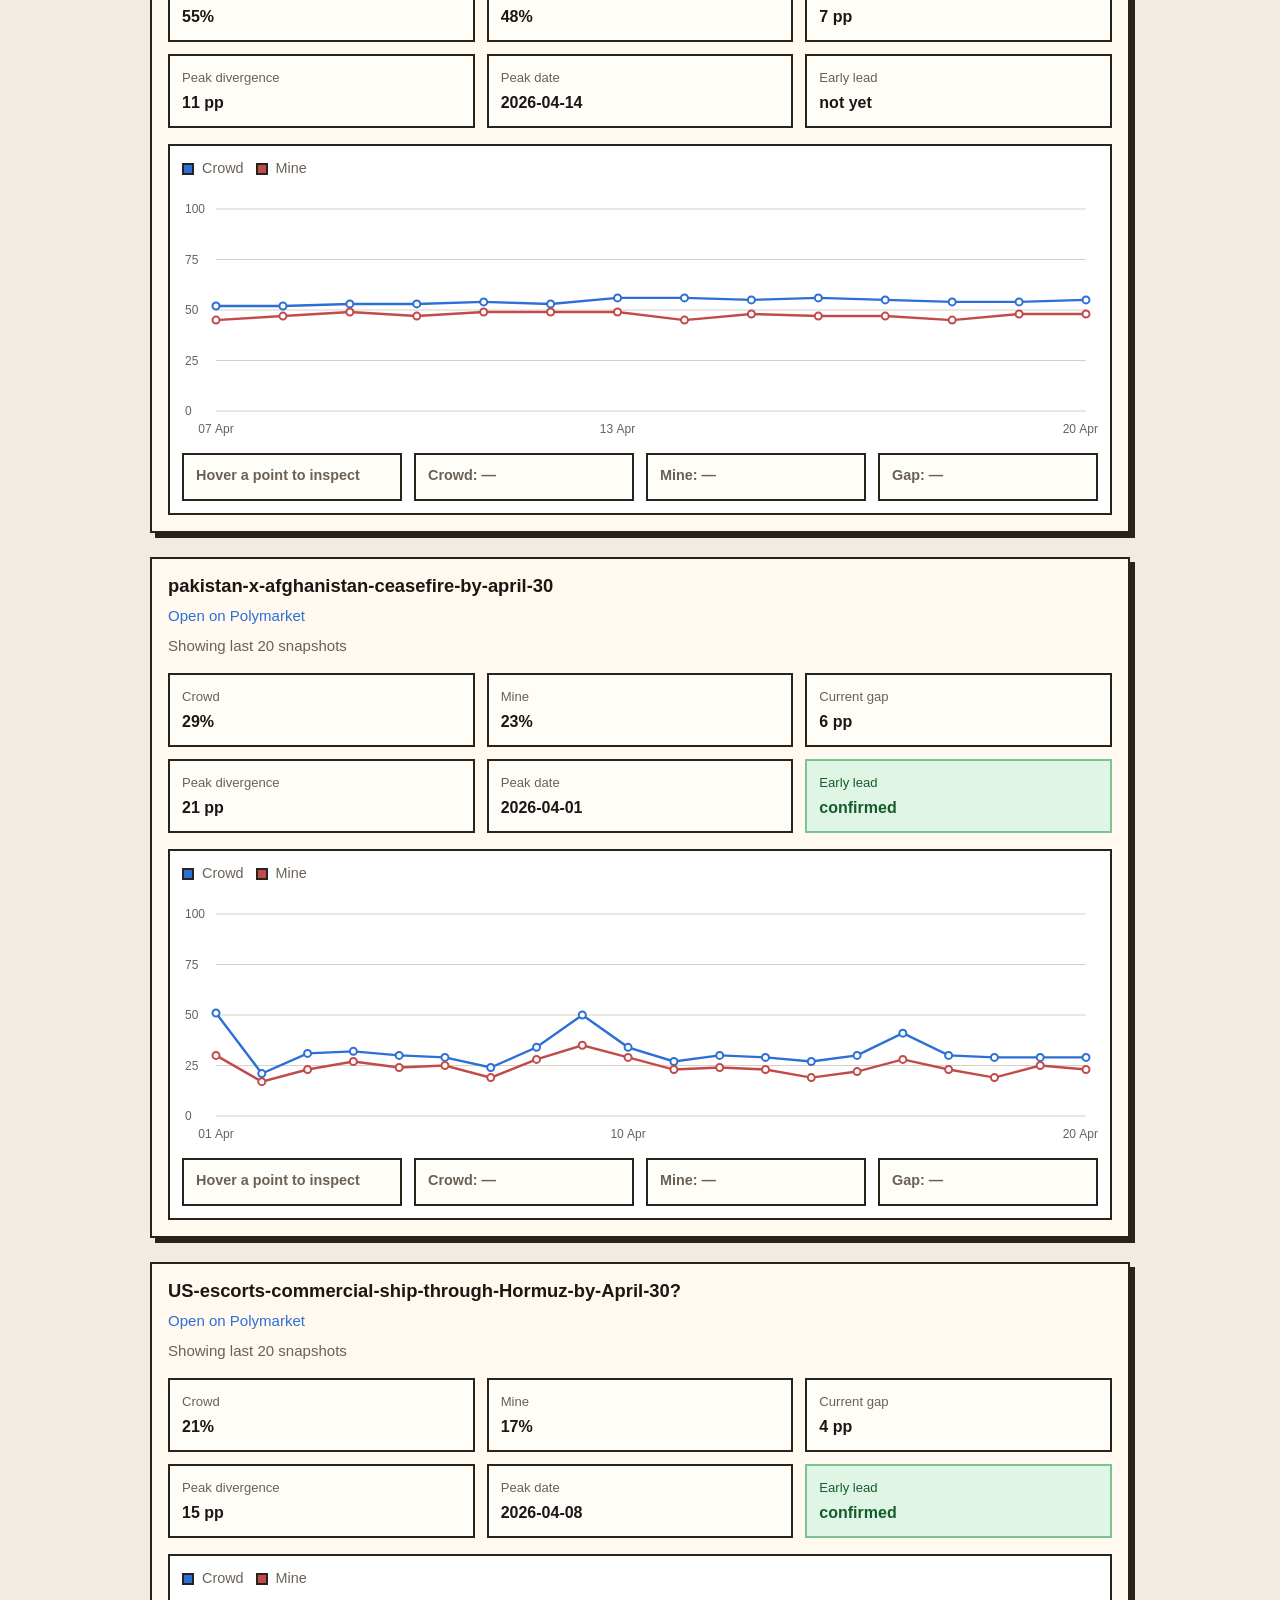
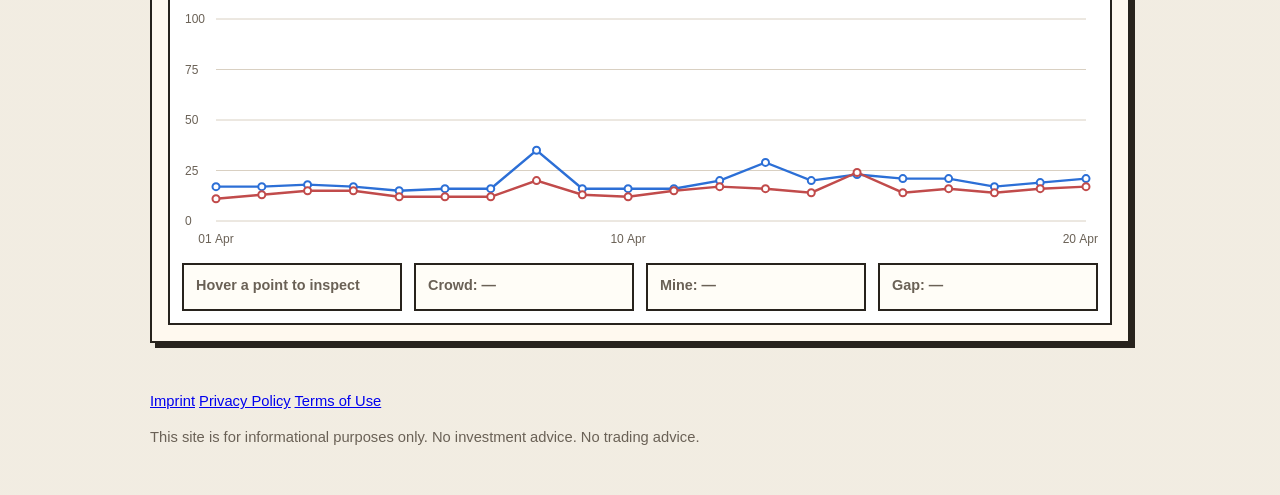
==== commit 211e806c: "Add files via upload" ====
--- a/index.html
+++ b/index.html
@@ -33,13 +33,17 @@
     <section class="hero card">
       <h2>Finding what others miss.</h2>
       <p class="hero-copy">
-        Prediction markets and corporate earnings guidance, analysed daily. Every forecast timestamped and publicly resolved.
+        Prediction markets and corporate earnings guidance, analysed continuously. Every forecast timestamped and publicly resolved.
       </p>
       <div class="hero-meta">
         <span id="market-count">— tracked markets</span>
         <span id="quarterly-count">— quarterly analyses</span>
         <span>Updated regularly</span>
       </div>
+    </section>
+
+    <section class="section-intro card" aria-label="Section overview">
+      <p><strong>Markets</strong> tracks ongoing Polymarket forecasts day by day. <strong>Quarterly Notes</strong> analyses corporate earnings guidance ahead of each report. Both sections separate current from completed entries — markets become <em>archived</em> when resolved, quarterly analyses become <em>resolved</em> after the report. Completed entries remain visible as a public record of past forecasts and their outcomes.</p>
     </section>
 
     <nav class="section-nav" aria-label="Content sections">
--- a/styles.css
+++ b/styles.css
@@ -57,6 +57,7 @@
 
 .site-header,
 .hero,
+.section-intro,
 .view-toggle,
 .market-list,
 .section-nav,
--- a/ir-check-styles.css
+++ b/ir-check-styles.css
@@ -320,6 +320,30 @@
   font-size: 0.96rem;
 }
 
+/* ── Section intro card (above section navigation) ── */
+
+.section-intro {
+  margin-bottom: var(--space-3);
+  padding: var(--space-3);
+}
+
+.section-intro p {
+  margin: 0;
+  color: var(--muted);
+  font-size: 0.9rem;
+  line-height: 1.55;
+}
+
+.section-intro strong {
+  color: var(--text);
+  font-weight: 700;
+}
+
+.section-intro em {
+  font-style: italic;
+  color: var(--text);
+}
+
 /* ── Responsive ── */
 
 @media (max-width: 600px) {
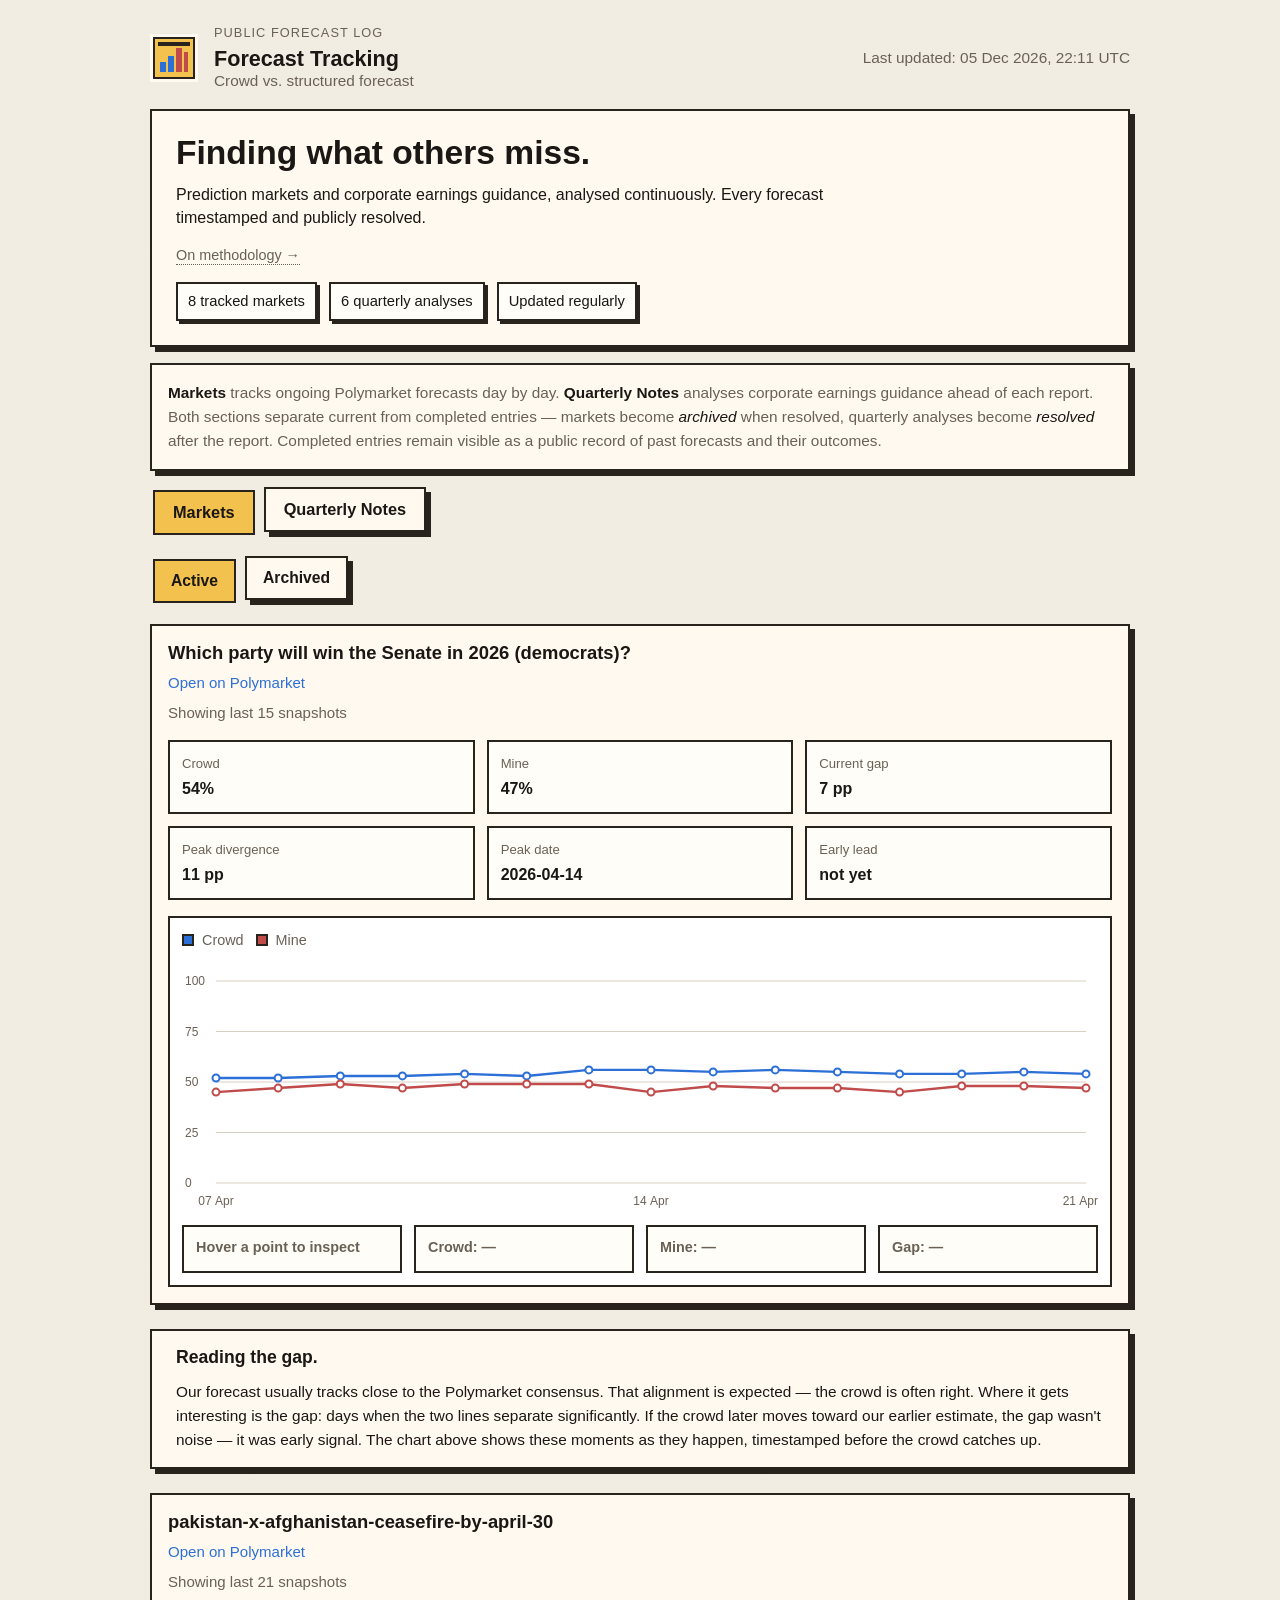
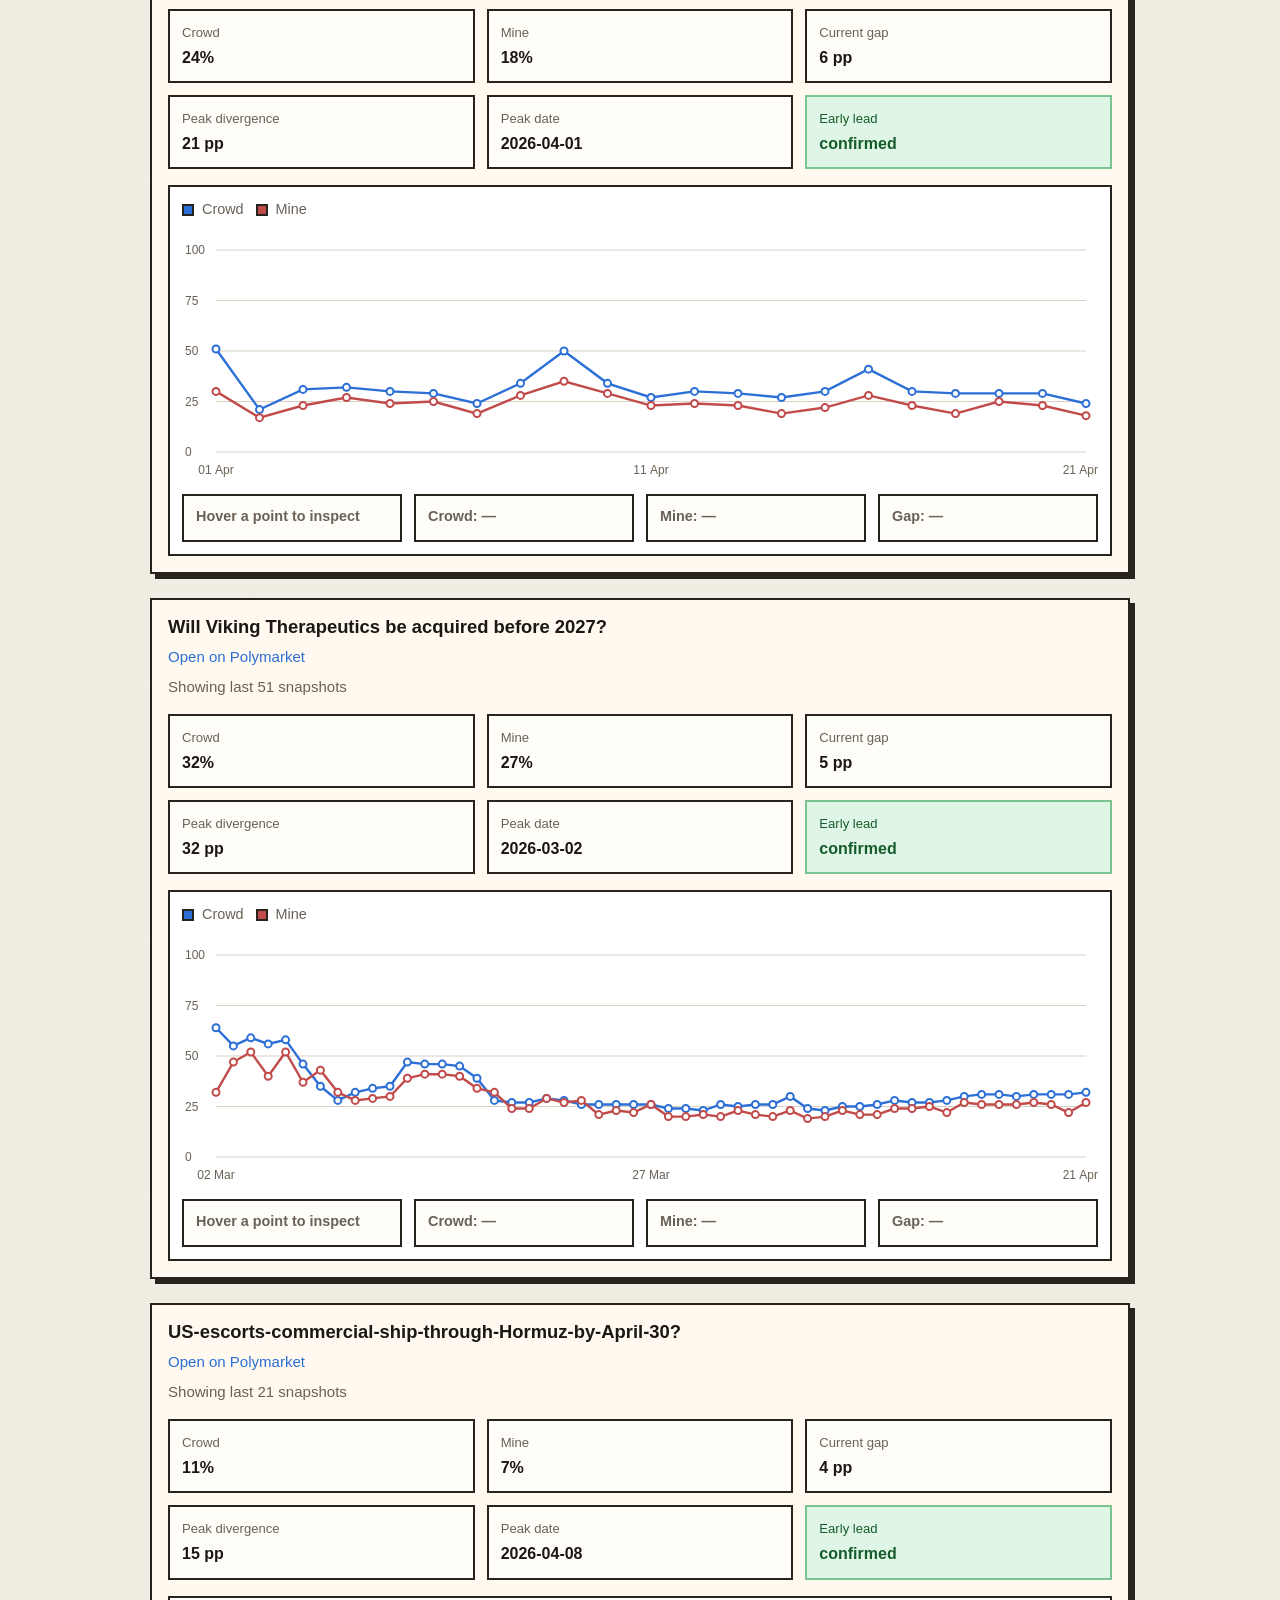
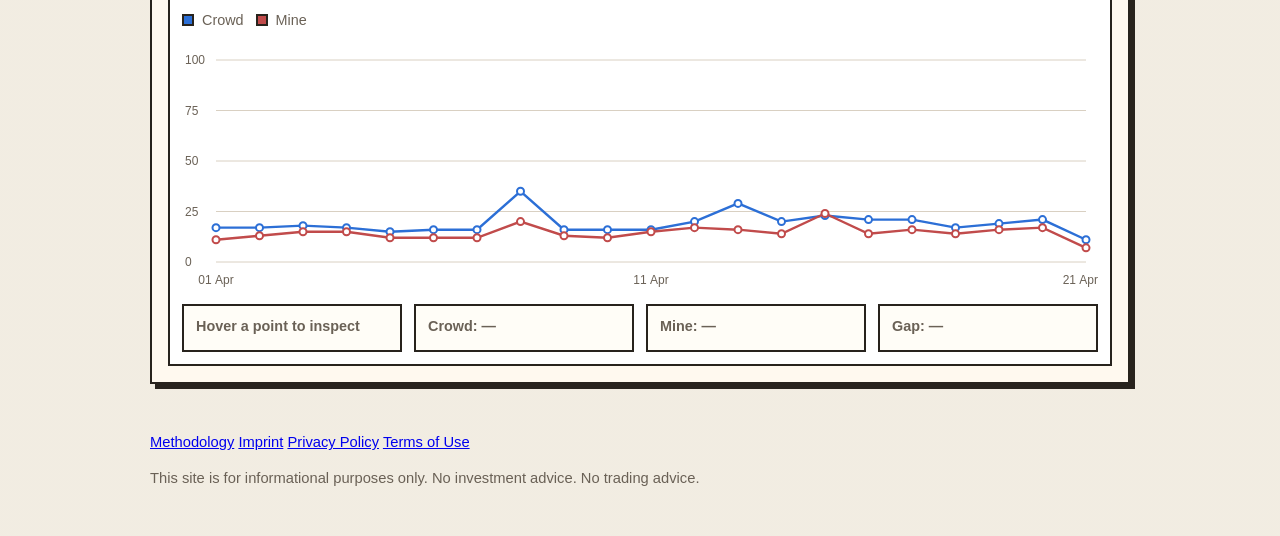
==== commit 4bea183c: "Add files via upload" ====
--- a/index.html
+++ b/index.html
@@ -35,6 +35,7 @@
       <p class="hero-copy">
         Prediction markets and corporate earnings guidance, analysed continuously. Every forecast timestamped and publicly resolved.
       </p>
+      <p class="hero-methodology-link"><a href="methodology.html">On methodology →</a></p>
       <div class="hero-meta">
         <span id="market-count">— tracked markets</span>
         <span id="quarterly-count">— quarterly analyses</span>
@@ -70,7 +71,8 @@
   </main>
 
   <footer class="site-footer">
-    <nav aria-label="Legal links">
+    <nav aria-label="Site links">
+      <a href="methodology.html">Methodology</a>
       <a href="imprint.html">Imprint</a>
       <a href="privacy.html">Privacy Policy</a>
       <a href="terms.html">Terms of Use</a>
--- a/styles.css
+++ b/styles.css
@@ -132,6 +132,24 @@
   color: var(--text);
 }
 
+.hero-methodology-link {
+  margin: 0 0 var(--space-3);
+  font-size: 0.9rem;
+}
+
+.hero-methodology-link a {
+  color: var(--muted);
+  text-decoration: none;
+  border-bottom: 1px dotted var(--muted);
+  padding-bottom: 1px;
+}
+
+.hero-methodology-link a:hover,
+.hero-methodology-link a:focus-visible {
+  color: var(--text);
+  border-bottom-color: var(--text);
+}
+
 .hero-meta {
   display: flex;
   flex-wrap: wrap;
--- a/ir-check-styles.css
+++ b/ir-check-styles.css
@@ -330,7 +330,7 @@
 .section-intro p {
   margin: 0;
   color: var(--muted);
-  font-size: 0.9rem;
+  font-size: 0.96rem;
   line-height: 1.55;
 }
 
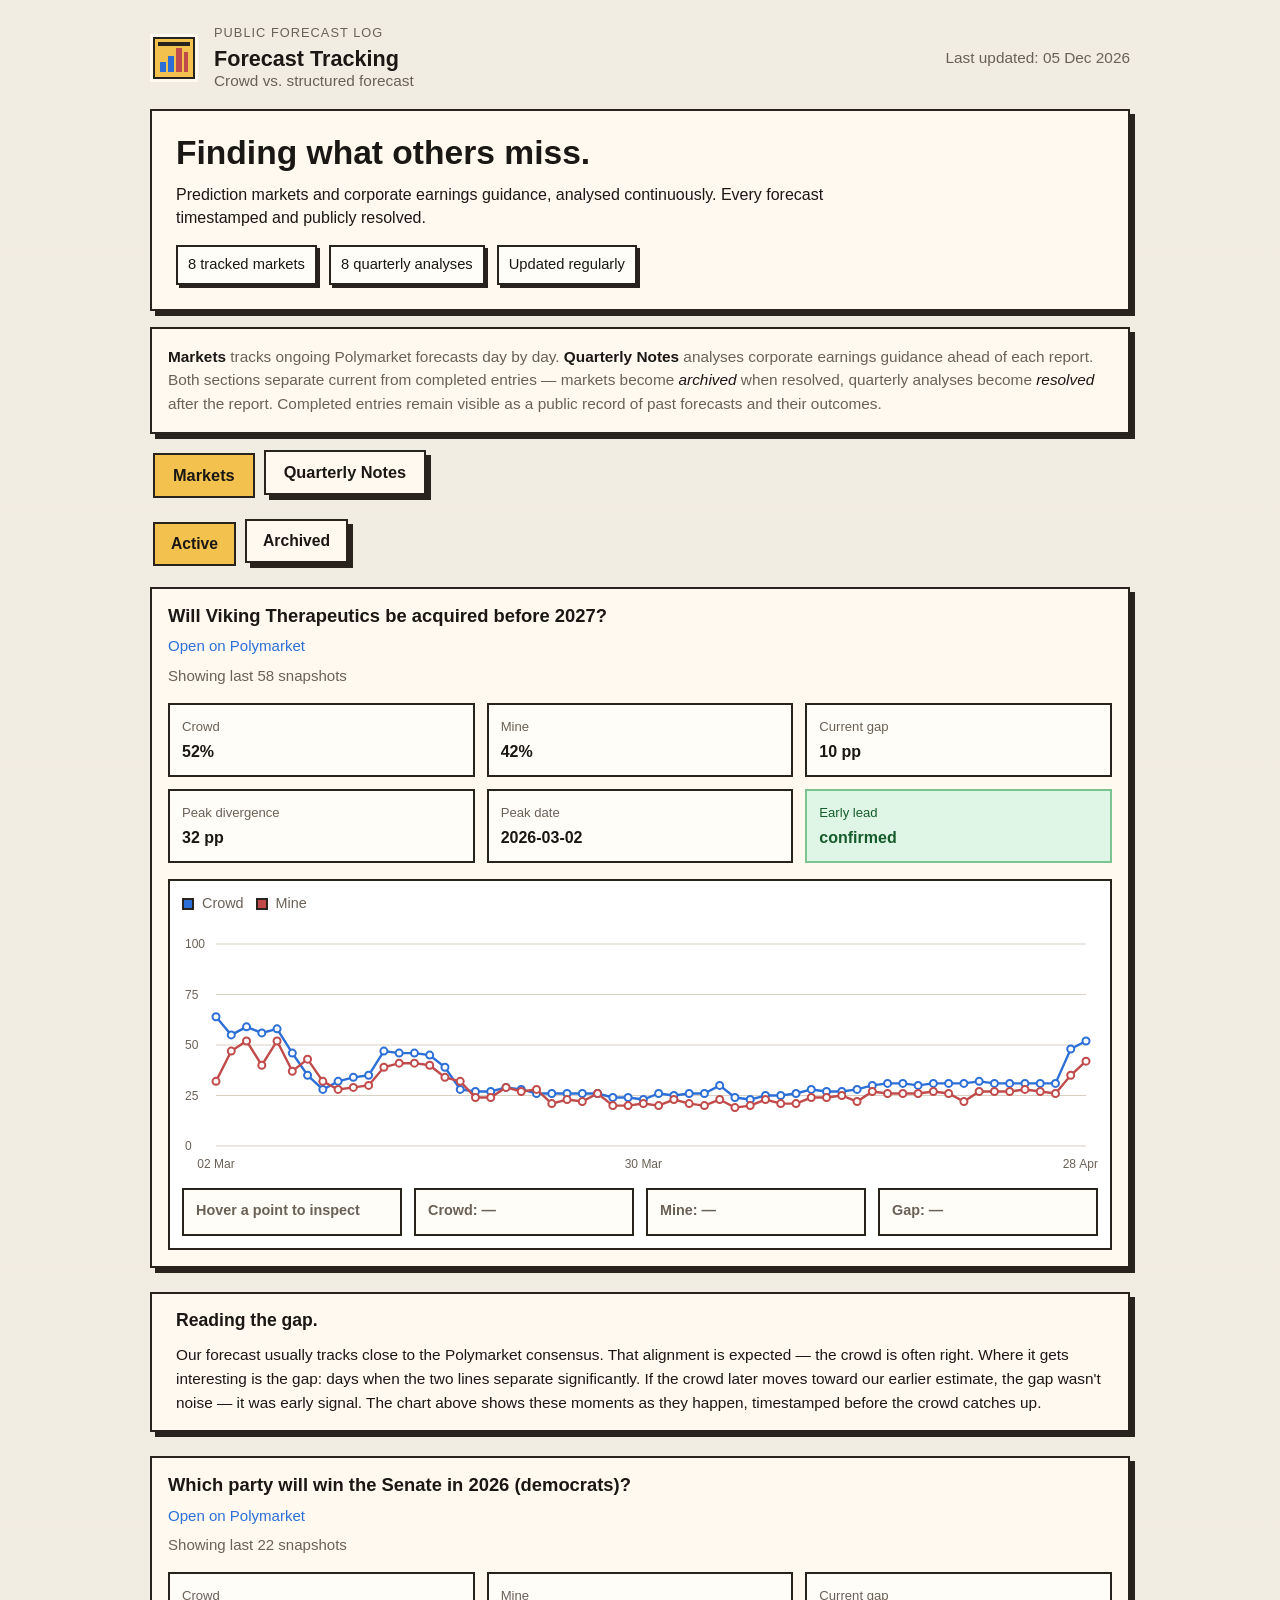
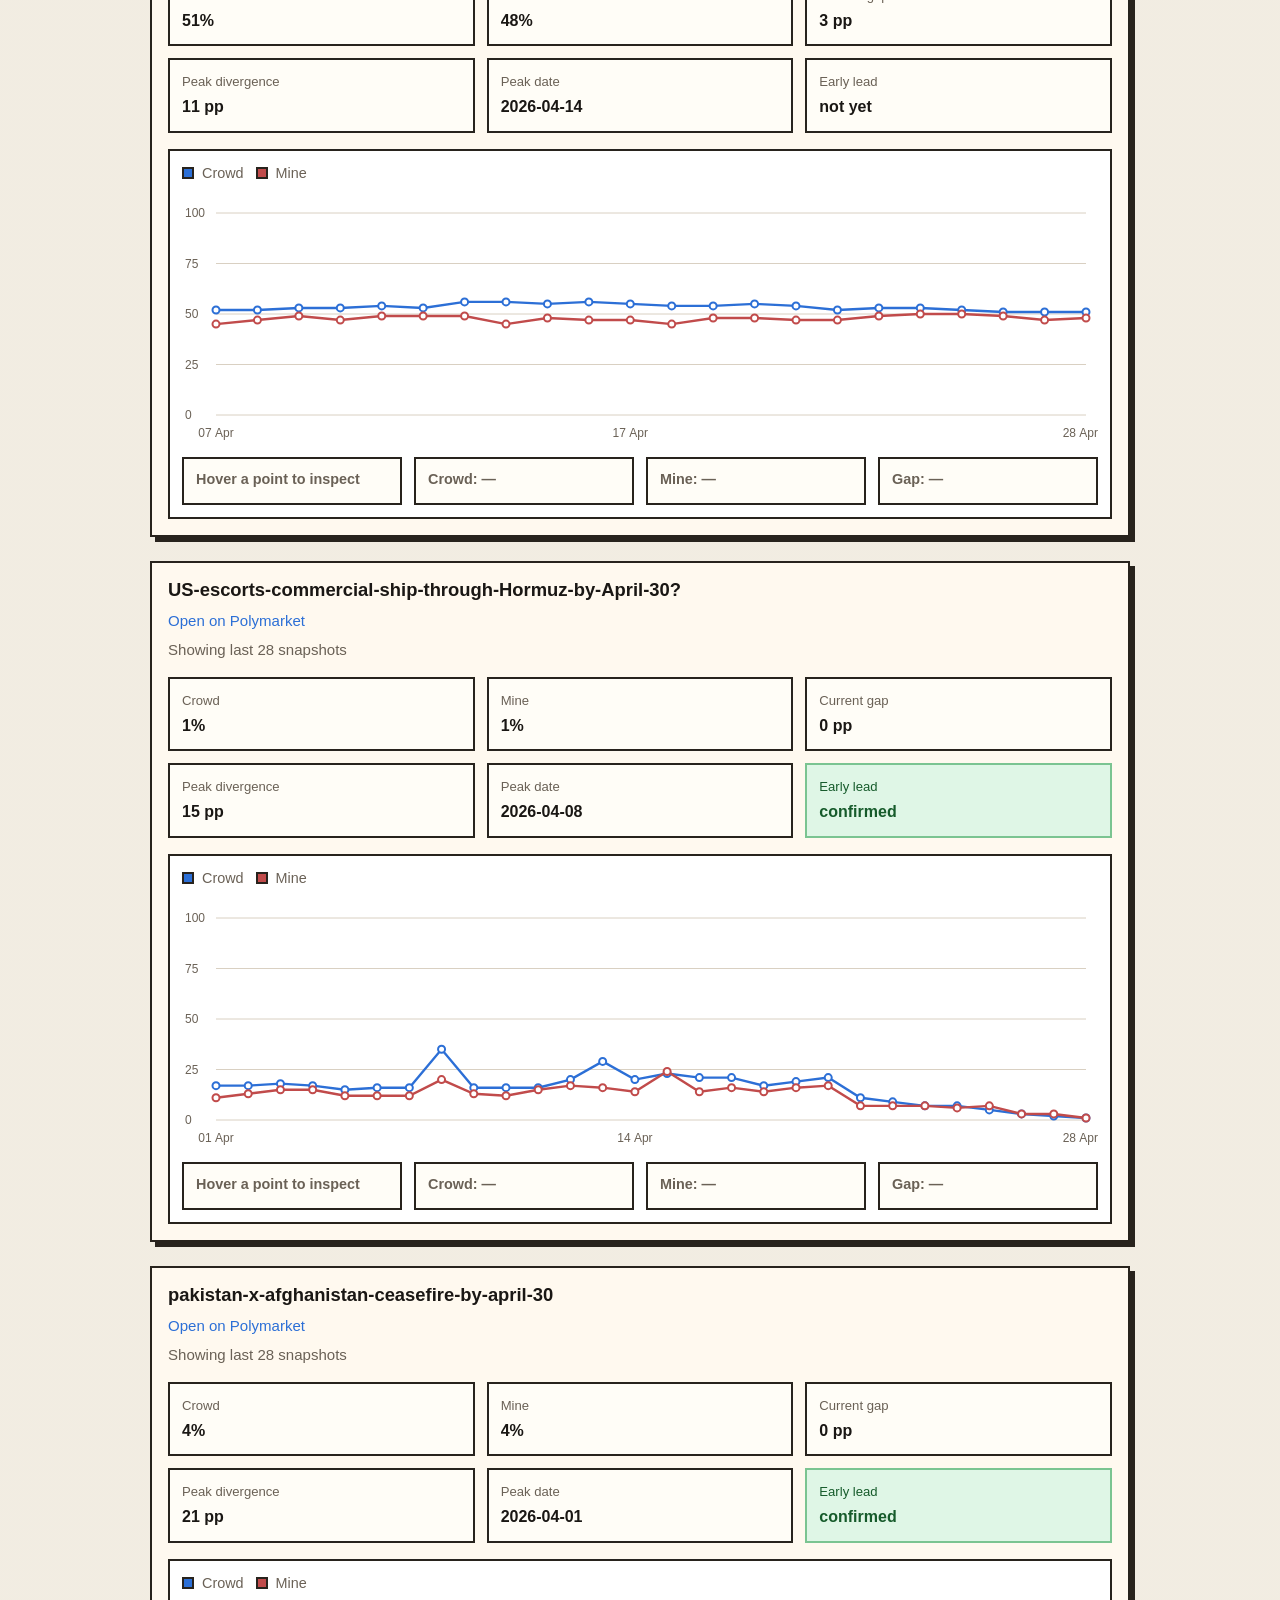
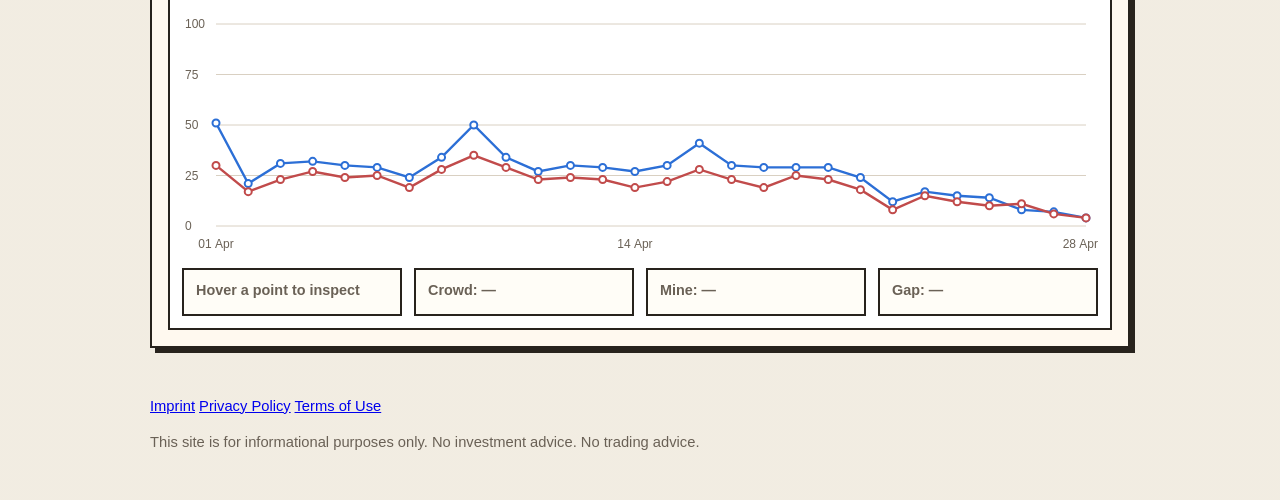
==== commit 5ab44d72: "Add files via upload" ====
--- a/index.html
+++ b/index.html
@@ -8,9 +8,13 @@
   <meta property="og:description" content="Daily comparison of Polymarket crowd probabilities and structured forecast estimates." />
   <meta property="og:type" content="website" />
   <meta property="og:url" content="https://predictomat.com/" />
-  <meta name="twitter:card" content="summary" />
+  <meta property="og:image" content="https://predictomat.com/og-image.png" />
+  <meta property="og:image:width" content="1200" />
+  <meta property="og:image:height" content="630" />
+  <meta name="twitter:card" content="summary_large_image" />
   <meta name="twitter:title" content="Predictomat – Forecast Tracking" />
   <meta name="twitter:description" content="Daily comparison of Polymarket crowd probabilities and structured forecast estimates." />
+  <meta name="twitter:image" content="https://predictomat.com/og-image.png" />
   <link rel="icon" type="image/svg+xml" href="favicon.svg" />
   <title>Forecast Tracking</title>
   <link rel="stylesheet" href="styles.css" />
@@ -35,7 +39,6 @@
       <p class="hero-copy">
         Prediction markets and corporate earnings guidance, analysed continuously. Every forecast timestamped and publicly resolved.
       </p>
-      <p class="hero-methodology-link"><a href="methodology.html">On methodology →</a></p>
       <div class="hero-meta">
         <span id="market-count">— tracked markets</span>
         <span id="quarterly-count">— quarterly analyses</span>
@@ -71,8 +74,7 @@
   </main>
 
   <footer class="site-footer">
-    <nav aria-label="Site links">
-      <a href="methodology.html">Methodology</a>
+    <nav aria-label="Legal links">
       <a href="imprint.html">Imprint</a>
       <a href="privacy.html">Privacy Policy</a>
       <a href="terms.html">Terms of Use</a>
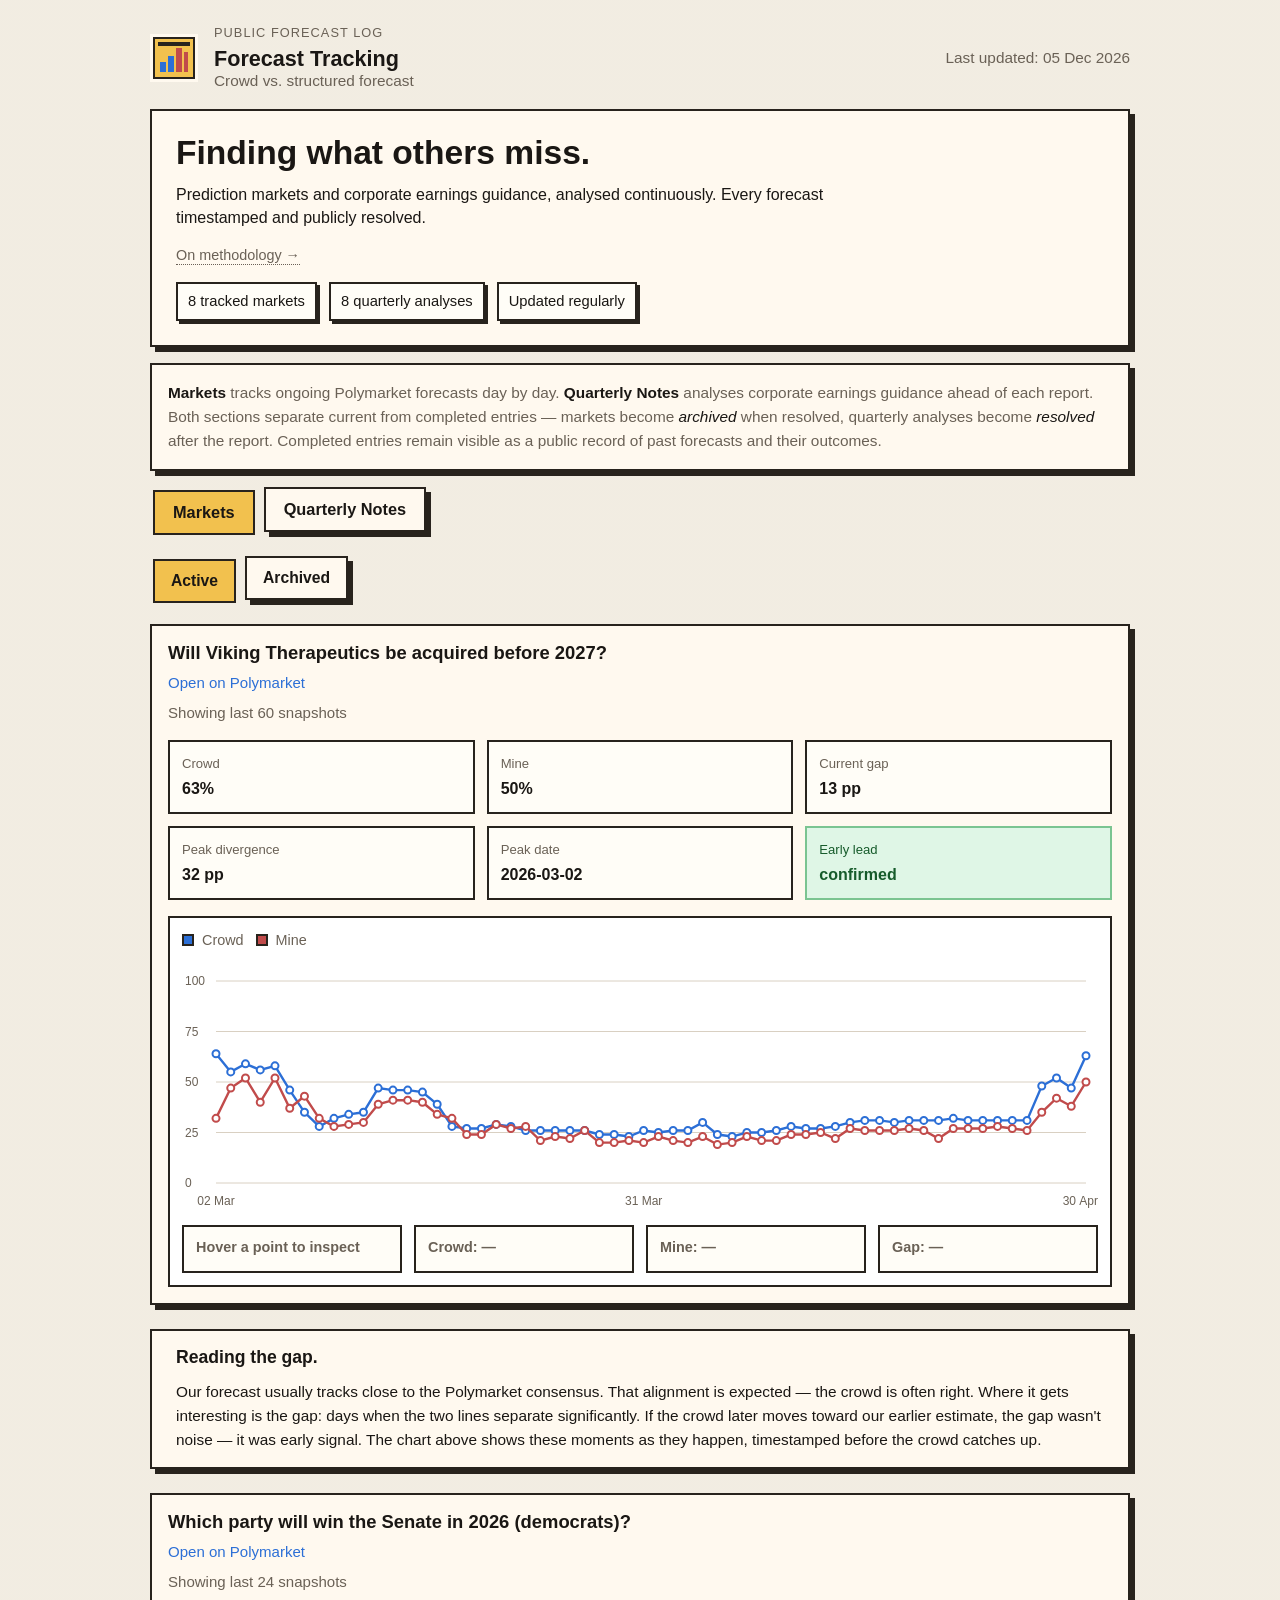
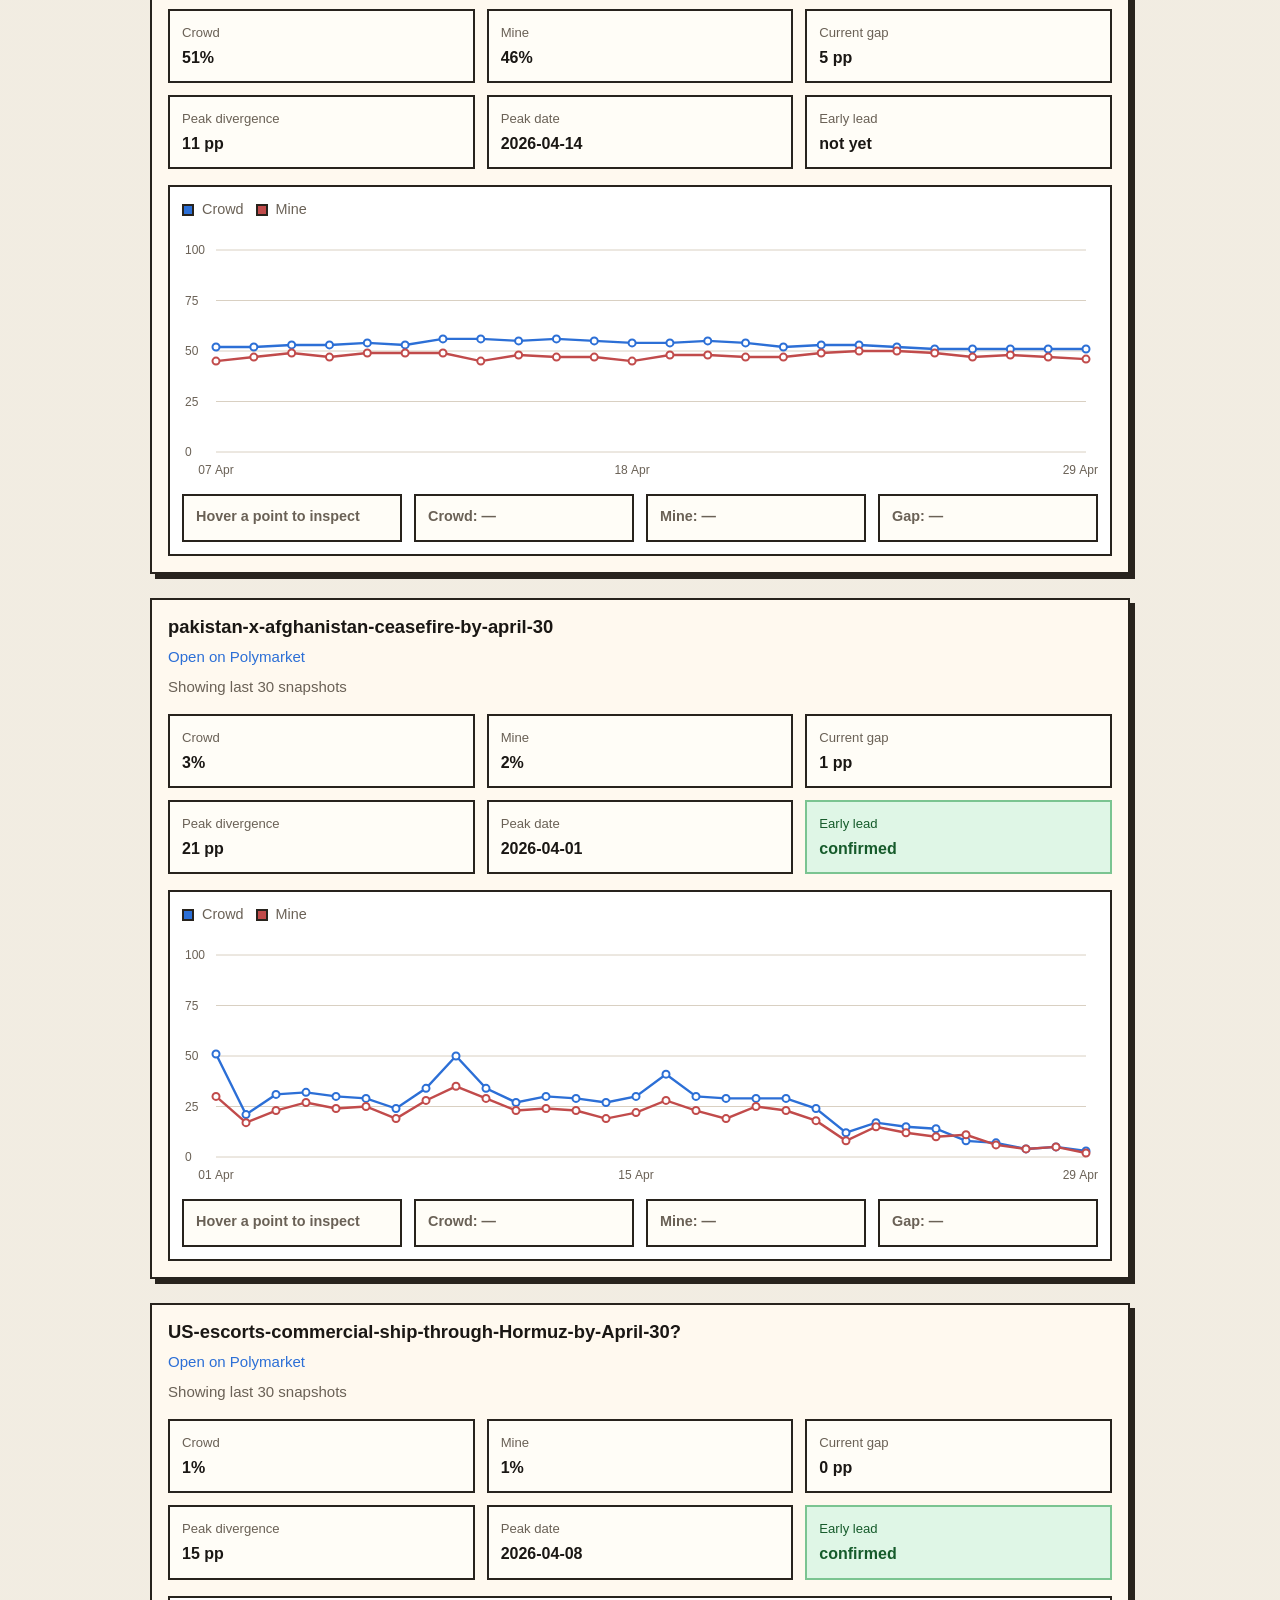
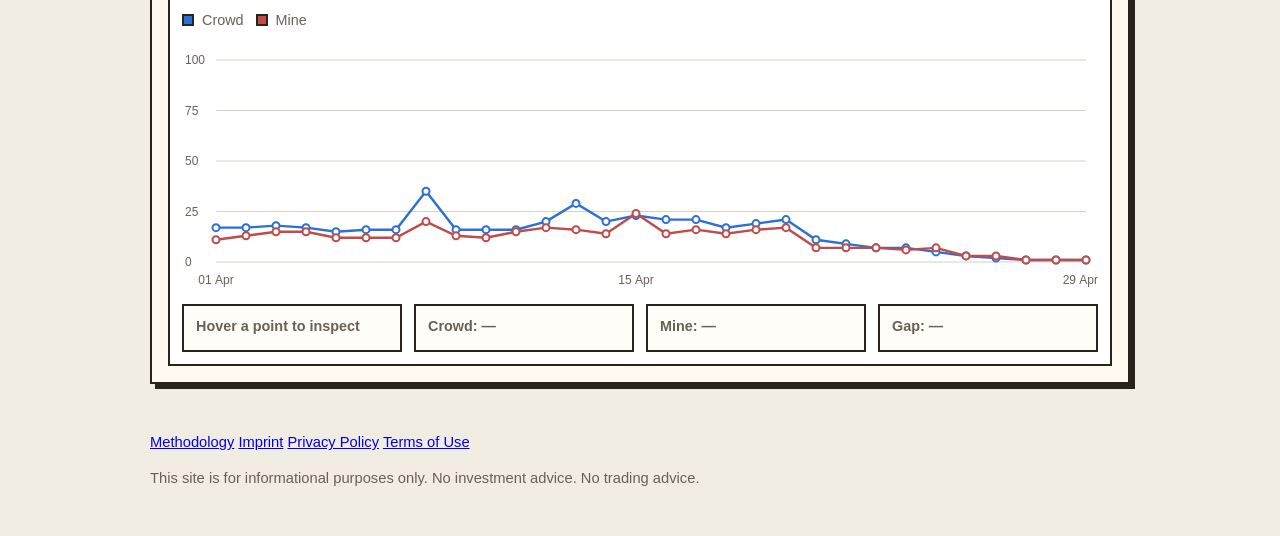
==== commit d34bb274: "Add files via upload" ====
--- a/index.html
+++ b/index.html
@@ -39,6 +39,7 @@
       <p class="hero-copy">
         Prediction markets and corporate earnings guidance, analysed continuously. Every forecast timestamped and publicly resolved.
       </p>
+      <p class="hero-methodology-link"><a href="methodology.html">On methodology →</a></p>
       <div class="hero-meta">
         <span id="market-count">— tracked markets</span>
         <span id="quarterly-count">— quarterly analyses</span>
@@ -74,7 +75,8 @@
   </main>
 
   <footer class="site-footer">
-    <nav aria-label="Legal links">
+    <nav aria-label="Site links">
+      <a href="methodology.html">Methodology</a>
       <a href="imprint.html">Imprint</a>
       <a href="privacy.html">Privacy Policy</a>
       <a href="terms.html">Terms of Use</a>
